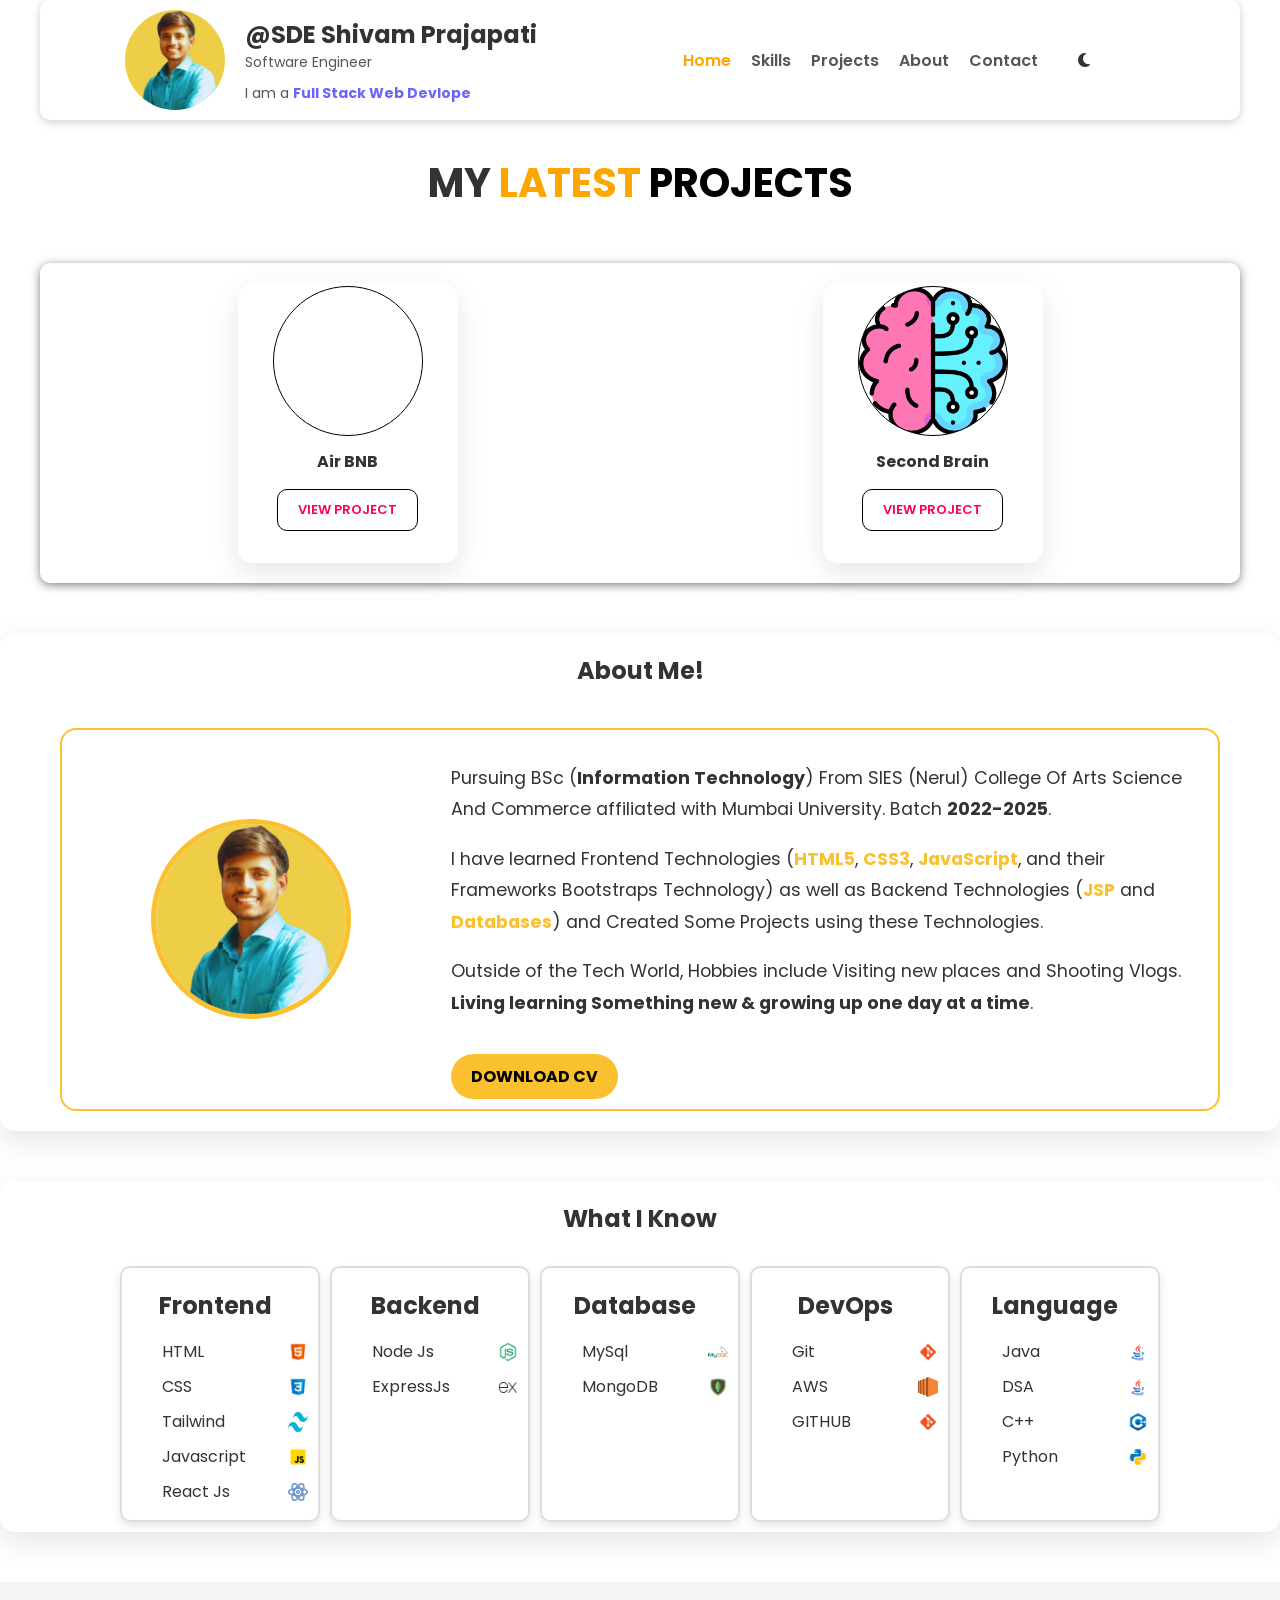
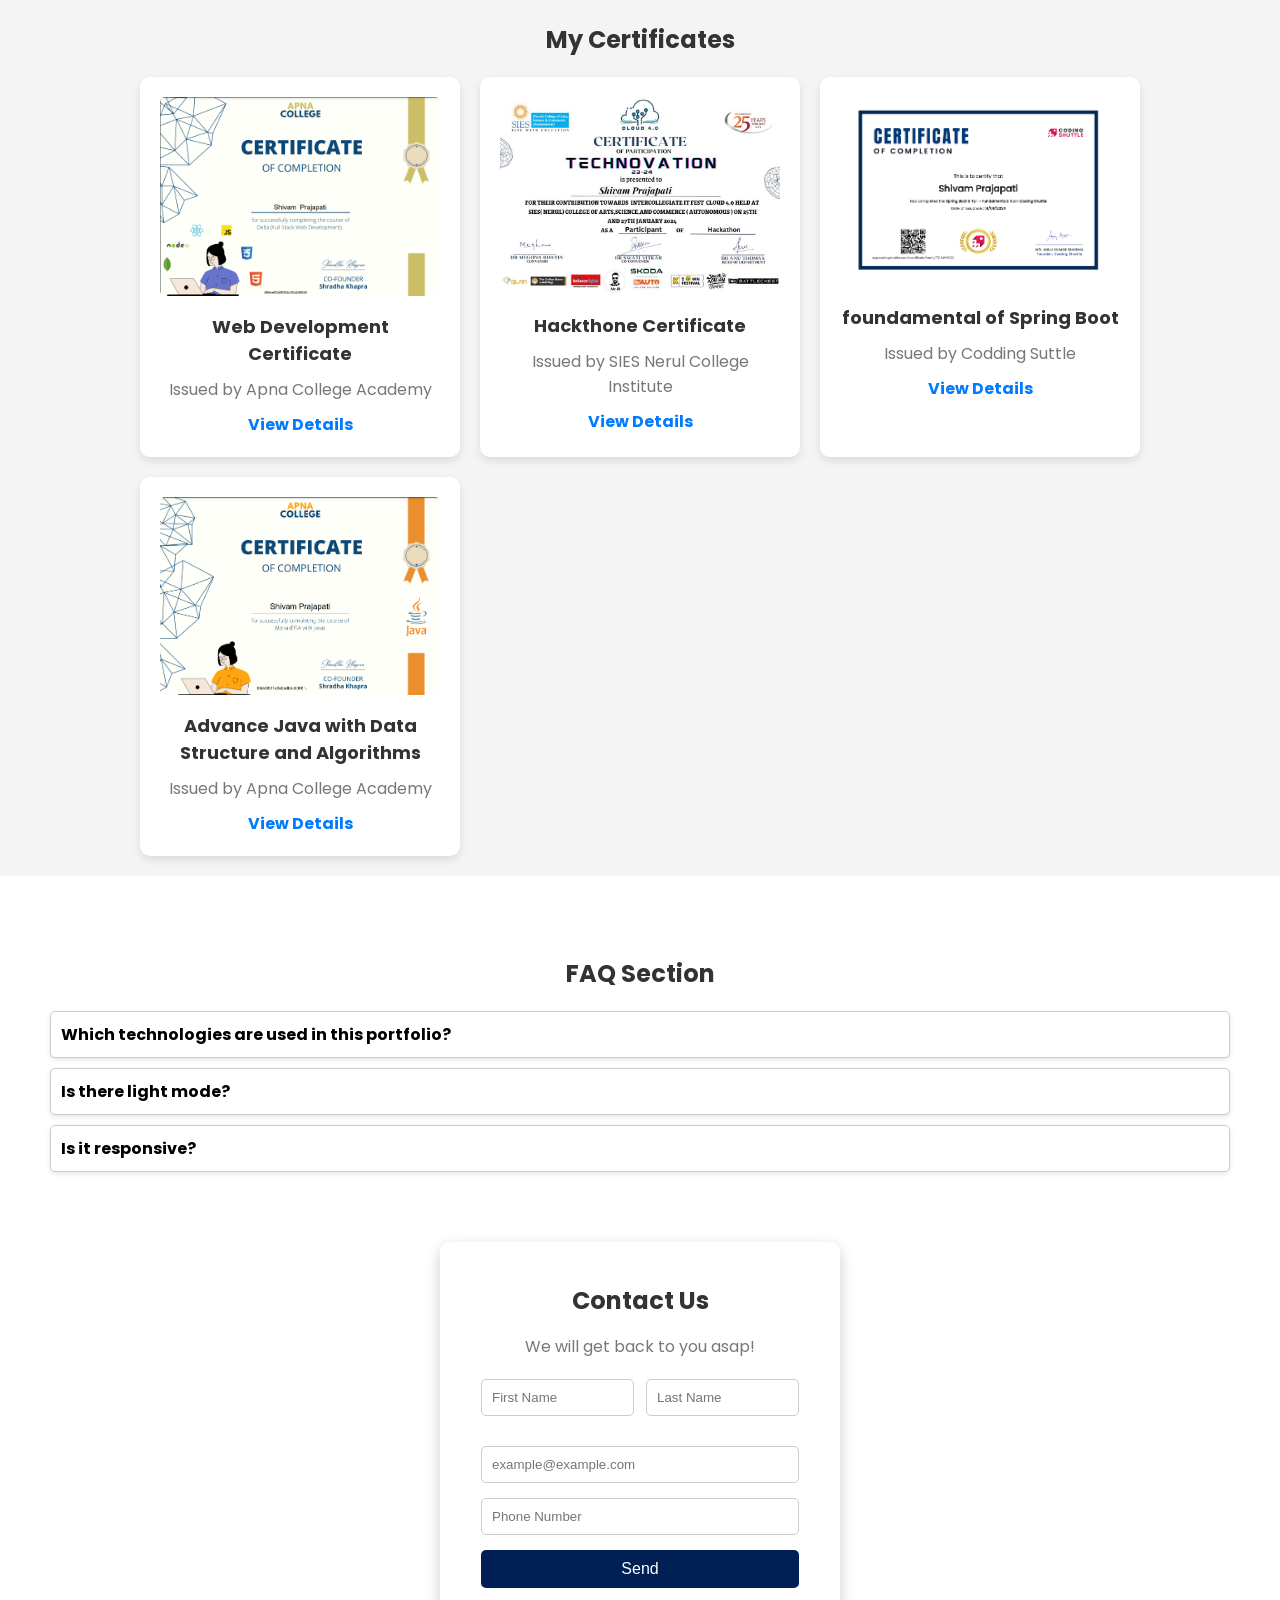
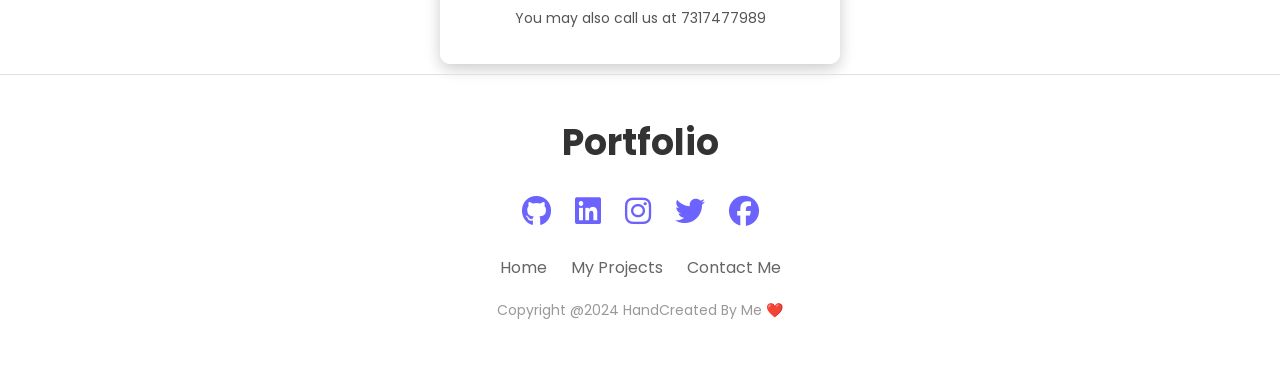
==== index.html @ 798d5bb5 "Update index.html update everywhere image url" ====
<!DOCTYPE html>
<html lang="en">
<head>
    <meta charset="UTF-8">
    <meta name="viewport" content="width=device-width, initial-scale=1.0">
    <title>Porfolio</title>
    <link rel="stylesheet" href="style.css">
    <link rel="icon" href="Hero-Image-2.jpg">
    <link
        href="https://fonts.googleapis.com/css2?family=Montserrat:ital,wght@0,300;0,400;1,300;1,400;1,500;1,600;1,700&family=Poppins:ital,wght@0,400;0,500;0,600;0,700;0,800;1,700&display=swap"
        rel="stylesheet">
    <link href='https://unpkg.com/boxicons@2.1.4/css/boxicons.min.css' rel='stylesheet'>
    <link rel="stylesheet" href="https://cdnjs.cloudflare.com/ajax/libs/font-awesome/6.5.2/css/all.min.css"
        integrity="sha512-SnH5WK+bZxgPHs44uWIX+LLJAJ9/2PkPKZ5QiAj6Ta86w+fsb2TkcmfRyVX3pBnMFcV7oQPJkl9QevSCWr3W6A=="
        crossorigin="anonymous" referrerpolicy="no-referrer" />
    <link rel="stylesheet" href="style.css">
    <link rel="stylesheet" href="media.css">
</head>

<body>
    <!--======================================= header Part Start ====================================================--->
    <nav class="navbar">
        <div class="logo">
            <img src="Hero-Image-2.jpg" alt="Logo">
            <div class="nav-text">
                <h1>@SDE Shivam Prajapati</h1>
                <p>Software Engineer</p>
                <p class="change-text">I am a <span class="highlight typed"></span></p>
            </div>
        </div>
        <div class="menu" id="menu">
            <a href="#home" class="active">Home</a>
            <a href="#skills">Skills</a>
            <a href="#projects">Projects</a>
            <a href="#about">About</a>
            <a href="#contact">Contact</a>
            <div class="theme-toggle" onclick="toggleTheme()">
                <i class="fa-solid fa-moon" alt="Toggle Dark Mode" id="theme-icon"></i>
            </div>

        </div>
        <div class="controls">
            <div class="hamburger" onclick="toggleMenu()">
                <div class="bar"></div>
                <div class="bar"></div>
                <div class="bar"></div>
            </div>
        </div>
    </nav>
    <!--============================================== header Part Start ==========================================================--->

    <!--========================================== Project Section Start ======================================================== -->
   
    <section class="projects-section" id="projects">
        <h2>MY <span>LATEST</span> <span style="color: black;">PROJECTS</span></h2>
        <div class="project-container">
            <div class="projects-grid">
                <div class="project-card">
                    <div class="project-image" style="background-image: url('https://images.unsplash.com/photo-1501785888041-af3ef285b470?ixlib=rb-4.0.3&ixid=M3wxMjA3fDB8MHxzZWFyY2h8MTh8fHRyYXZlbHxlbnwwfHwwfHx8MA%3D%3D&auto=format&fit=crop&w=800&q=60');">
                        <img src="https://images.unsplash.com/photo-1501785888041-af3ef285b470?ixlib=rb-4.0.3&ixid=M3wxMjA3fDB8MHxzZWFyY2h8MTh8fHRyYXZlbHxlbnwwfHwwfHx8MA%3D%3D&auto=format&fit=crop&w=800&q=60" alt="Project">
                    </div>
                    <h3>Air BNB</h3>
                    <a href="https://hotel-booking-app-1n8d.onrender.com" class="btn-view">VIEW PROJECT</a>
                </div>
                
                <div class="project-card">
                    <div class="project-image" style="background-image: url('BrainImg.png');">
                        <img src="(https://res.cloudinary.com/dl9lv2jzq/image/upload/v1714119009/Portfolio/Simon_Game_vfzvr1.png');" alt="Simon Game">
                    </div>
                    <h3>Second Brain</h3>
                    <a href="https://second-brain-two-sand.vercel.app" class="btn-view">VIEW PROJECT</a>
                </div>

            </div>
        </div>
    </section>

    <!--========================================== Project Section End ======================================================== -->

    <!--========================================== About Section Start ======================================================== -->

    <section class="about-section" id="about">
        <h2>About <span>Me!</span></h2>
        <div class="about-container">
            <div class="about-content">
                <div class="profile-image">
                    <img src="Hero-Image-2.jpg" alt="Profile Picture">
                </div>
                <div class="about-text">
                    <p>Pursuing BSc (<strong>Information Technology</strong>) From SIES (Nerul) College Of Arts Science
                        And Commerce affiliated with Mumbai University. Batch <strong>2022-2025</strong>.</p>
                    <p>I have learned Frontend Technologies (<a href="#">HTML5</a>, <a href="#">CSS3</a>, <a
                            href="#">JavaScript</a>, and their Frameworks Bootstraps Technology) as well as Backend
                        Technologies (<a href="#">JSP</a> and <a href="#">Databases</a>) and Created Some Projects using
                        these Technologies.</p>
                    <p>Outside of the Tech World, Hobbies include Visiting new places and Shooting Vlogs. <strong>Living
                            learning Something new & growing up one day at a time</strong>.</p>
                    <a href="Shivam Prajapati.pdf" class="btn-download">Download CV</a>
                </div>
            </div>
        </div>
    </section>

    <!--========================================== About Section End ======================================================== -->


    <!--========================================== Skill Section Start ======================================================== -->
    <section class="skill-section" id="skills">
        <h2>What <span>I</span> <span>Know</span></h2>
        <div class="skill-container">
            <div class="skill-card">
                <h2>Frontend</h2>
                <ul>
                    <li>HTML <img src="html icon.png" alt="HTML"></li>
                    <li>CSS <img src="CSS icon.png" alt="CSS"></li>
                    <li>Tailwind <img src="tailwind-css-icon.png" alt="Tailwind"></li>
                    <li>Javascript <img src="javascript-96 px size.png" alt="Javascript"></li>
                    <li>React Js <img src="react 80px size.png" alt="React Js"></li>
                </ul>
            </div>
            <div class="skill-card">
                <h2>Backend</h2>
                <ul>
                    <li>Node Js <img src="node-js-96.png" alt="Node Js"></li>
                    <li>ExpressJs <img src="icons8-express-js-96.png" alt="ExpressJs"></li>
                </ul>
            </div>
            <div class="skill-card">
                <h2>Database</h2>
                <ul>
                    <li>MySql <img src="icons8-mysql-96.png" alt="MySql"></li>
                    <li>MongoDB <img src="icons8-mongodb-96.png" alt="MongoDB"></li>
                </ul>
            </div>
            <div class="skill-card">
                <h2>DevOps</h2>
                <ul>
                    <li>Git <img src="icons8-git-96.png" alt="Git"></li>
                    <li>AWS <img src="aws.png" alt="AWS"></li>
                    <li>GITHUB <img src="icons8-git-96.png" alt="GITHUB"></li>
                </ul>
            </div>
            <div class="skill-card">
                <h2>Language</h2>
                <ul>
                    <li>Java <img src="icons8-java-96.png" alt="Java"></li>
                    <li>DSA <img src="icons8-java-96.png" alt="DSA"></li>
                    <li>C++ <img src="Cpp.png" alt="C++"></li>
                    <li>Python <img src="python-96.png" alt="Python"></li>
                </ul>
            </div>
        </div>
    </section>
    <!--========================================== Skill Section End ======================================================== -->
     <!--========================================== Certificate Section End ======================================================== -->
     <section class="certificate-section" id="certificate-section">
        <h2>My Certificates</h2>
        <div class="certificates-container">
            <!-- Certificate Card 1 -->
            <div class="certificate-card" onclick="openModal('modal1')">
                <img src="Apna College Certificate.png" alt="Web Development Certificate">
                <div class="certificate-title">Web Development Certificate</div>
                <div class="certificate-issuer">Issued by Apna College Academy</div>
                <a href="#certificate-section" class="view-details">View Details</a>
            </div>

            <!-- Certificate Card 2 -->
            <div class="certificate-card" onclick="openModal('modal2')">
                <img src="SIES Hackthone.jpeg" alt="Data Science Certificate">
                <div class="certificate-title">Hackthone Certificate</div>
                <div class="certificate-issuer">Issued by SIES Nerul College Institute</div>
                <a href="#certificate-section" class="view-details">View Details</a>
            </div>

            <!-- Certificate Card 3 -->
            <div class="certificate-card" onclick="openModal('modal3')">
                <img src="Spring-boot.png" alt="Spring Boot Certificate">
                <div class="certificate-title">foundamental of Spring Boot</div>
                <div class="certificate-issuer">Issued by Codding Suttle</div>
                <a href="#certificate-section" class="view-details">View Details</a>
            </div>

            <!-- Certificate Card 4 -->
            <div class="certificate-card" onclick="openModal('modal4')">
                <img src="Java DSA.png" alt="Java DSA">
                <div class="certificate-title">Advance Java with Data Structure and Algorithms</div>
                <div class="certificate-issuer">Issued by Apna College Academy</div>
                <a href="#certificate-section" class="view-details">View Details</a>
            </div>

            <!-- Add more certificates as needed -->
        </div>

        <!-- Modal 1 -->
        <div id="modal1" class="modal">
            <div class="modal-content">
                <span class="modal-close" onclick="closeModal('modal1')">&times;</span>
                <div class="modal-title">Web Development Certificate</div>
                <div class="modal-issuer">Issued by APNA College Institute</div>
                <div class="modal-skills">Skills Learned: HTML, CSS, JavaScript, Responsive Design, React.js,Express js, Node js, Tailwind CSS, MongoDB, SQL and Many More</div>
            </div>
        </div>

        <!-- Modal 2 -->
        <div id="modal2" class="modal">
            <div class="modal-content">
                <span class="modal-close" onclick="closeModal('modal2')">&times;</span>
                <div class="modal-title">Hackthone Certificate</div>
                <div class="modal-issuer">Hackthonf from SIES College</div>
                <div class="modal-skills">I learnt how to Contribute Open Source Project and many More
                </div>
            </div>
        </div>

        <div id="modal3" class="modal">
            <div class="modal-content">
                <span class="modal-close" onclick="closeModal('modal3')">&times;</span>
                <div class="modal-title">Spring Boot foundamental</div>
                <div class="modal-issuer">Codding Shuttle</div>
                <div class="modal-skills">Basic Of Spring Boot, Server Creation, REST APIs, Small Project, MVC Architrcture
                </div>
            </div>
        </div>

        <div id="modal4" class="modal">
            <div class="modal-content">
                <span class="modal-close" onclick="closeModal('modal4')">&times;</span>
                <div class="modal-title">Advanced Java with DSA</div>
                <div class="modal-issuer">Issued by Apna College Academy</div>
                <div class="modal-skills">Advanced topics such as Array,String, Queue, linkedlist
                </div>
            </div>
        </div>

        
    </section>
    <!--========================================== Certificate Section End ======================================================== -->

      <!--========================================== FAQ Section Start ======================================================== -->
      <section class="FAQ-section">
        <div class="faq-container">
            <h2>FAQ Section</h2>

            <details>
                <summary>Which technologies are used in this portfolio?</summary>
                <p>Three technologies are used in this portfolio: HTML for structure, CSS for design, and JavaScript for
                    functionality.</p>
            </details>

            <details>
                <summary>Is there light mode?</summary>
                <p><strong>Yes,</strong> you can enable light mode by clicking on the hamburger icon and selecting the
                    light mode option.</p>
            </details>

            <details>
                <summary>Is it responsive?</summary>
                <p>Yes, this portfolio is fully responsive and adapts to different screen sizes.</p>
            </details>
        </div>
    </section>

    <!--========================================== FAQ Section End ======================================================== -->
    <!--========================================== Contect Section End ======================================================== -->
    <section id="contact-main-box">
        <div class="contact-form-container">
            <form id="contactForm" class="contact-form">
                <h2>Contact Us</h2>
                <p>We will get back to you asap!</p>
                <div class="input-group">
                    <input type="text" name="firstName" placeholder="First Name" required>
                    <input type="text" name="lastName" placeholder="Last Name" required>
                </div>
                <input type="email" name="email" placeholder="example@example.com" required>
                <input type="tel" name="phone" placeholder="Phone Number" required>
                <button type="submit" class="submit-btn">Send</button>
            </form>
            <p class="call-us">You may also call us at 7317477989</p>
        </div>
    </section>
    <!--========================================== Contect Section End ======================================================== -->

     <!--========================================== footer Section Start ======================================================== -->
     <footer>
        <div class="footer-container">
            <h2>Portfolio</h2>
            <div class="social-icons">
                <a href=""><i class="fa-brands fa-github" style="--i: 7"></i></a>
                <a href=""><i class="fa-brands fa-linkedin" style="--i: 8"></i></a>
                <a href=""><i class="fa-brands fa-instagram" style="--i: 9"></i></a>
                <a href=""><i class="fa-brands fa-twitter" style="--i: 10"></i></a>
                <a href=""><i class="fa-brands fa-facebook" style="--i: 11"></i></a>
            </div>
            <nav class="footer-nav">
                <a href="#">Home</a>
                <a href="#projects">My Projects</a>
                <a href="#">Contact Me</a>
            </nav>
            <p class="footer-note">Copyright @2024 HandCreated By Me <a href="#">❤️</a></p>
        </div>
    </footer>
    <!--========================================== Footer Section End ======================================================== -->


    <!-- ---------------------------------- javaScript File add and Codes ----------------------------------- -->

    <script>
        function showSidebar() {
            const sidebar = document.querySelector('.sidebar')
            sidebar.style.display = 'flex'
        }
        function hideSidebar() {
            const sidebar = document.querySelector('.sidebar')
            sidebar.style.display = 'none'
        }
    </script>
    <script src="https://unpkg.com/typed.js@2.1.0/dist/typed.umd.js"></script>
    <script src="Script.js"></script>

    <!-- ---------------------------------- javaScript Part ----------------------------------- -->
</body>

</html>
---- style.css ----
/*================================= Universal and Body Styling Start======================= */

* {
    box-sizing: border-box;
    scroll-behavior: smooth;
    outline: none;
}

body {
    margin: 0;
    padding: 0;
    font-family: 'poppins', sans-serif, 'Arial' !important;
    min-height: 100vh;
    overflow-x: hidden;
    background-color: var(--background-color);
    color: var(--text-color);
    transition: background-color 0.3s ease, color 0.3s ease;
}

/*Light and Dark Mode Variables */
:root {
    --background-color: #fff;
    --text-color: #333;
    --highlight-color: #6c63ff;
    --link-color: #555;
    --link-hover-color: #6c63ff;
    --active-link-color: #ffa500;
}

body.dark {
    --background-color: #333;
    --text-color: #f8f8f8;
    --highlight-color: #c3b5ff;
    --link-color: #ddd;
    --link-hover-color: #c3b5ff;
    --active-link-color: #ffc107;
}



/*================================= Universal and Body Styling End ======================= */

/*================================= Header Section Start ======================= */


.navbar {
    max-width: 1200px;
    margin-left: 2.5rem;
    display: flex;
    justify-content: space-evenly;
    align-items: center;
    padding: 10px 20px;
    background-color: var(--background-color);
    box-shadow: 0 2px 10px rgba(0, 0, 0, 0.2);
    border-radius: 10px;
    margin: auto;
}

.logo {
    display: flex;
    align-items: center;


}

.logo img {
    border-radius: 50%;
    width: 100px;
    height: 100px;
    margin-right: 20px;
    animation: slideleft 1s ease forwards;
    opacity: 1;
}

@keyframes slideleft {
    0% {
        transform: translateX(-100px);
        opacity: 0;
    }

    100% {
        transform: translateX(0);
        opacity: 1;
    }
}


.navbar .nav-text {
    margin-right: 5rem;
}

.nav-text .change-text {
    padding-top: 10px;
}

.logo h1 {
    font-size: 24px;
    margin: 0;
    color: var(--text-color);
}

.logo p {
    margin: 0;
    color: var(--link-color);
    font-size: 14px;
}

.highlight {
    color: var(--highlight-color);
    font-weight: bold;
}

.menu {
    display: flex;
    gap: 20px;
}

.menu a {
    text-decoration: none;
    color: var(--link-color);
    font-size: 16px;
    font-weight: 600;
    transition: color 0.3s ease;
}

.menu a:hover {
    color: var(--link-hover-color);
}

.menu a.active {
    color: var(--active-link-color);
}

.controls {
    display: flex;
    align-items: center;
}

.hamburger {
    display: none;
    flex-direction: column;
    cursor: pointer;
    gap: 5px;
}

.bar {
    width: 25px;
    height: 3px;
    background-color: var(--text-color);
}

.theme-toggle {
    margin-left: 20px;
    cursor: pointer;
}

.theme-toggle i {
    size: 1rem;
}

@media (max-width: 768px) {
    .menu {
        display: none;
        flex-direction: column;
        position: absolute;
        top: 60px;
        right: 20px;
        width: 150px;
        box-shadow: 0 2px 10px rgba(0, 0, 0, 0.1);
    }

    .menu.show {
        display: flex;
    }

    .hamburger {
        display: flex;
    }
    .navbar .nav-text {
        width: 14rem;
    }
}
@media (max-width: 768px) {
    .navbar .nav-text {
        width: 14rem;
    }
    .controls {
       margin: 0 3rem 3rem 0rem;
    }
}


/*================================= Header Section End ======================= */


/*================================= Preject Section  Start ======================= */

.project-section {
    background-color: #fff;
    border-radius: 15px;
    box-shadow: 0 10px 30px rgba(0, 0, 0, 0.1);
    background-color: var(--background-color);
    overflow: hidden;
    margin: 50px 0;
}

.project-container {
    max-width: 1200px;
    margin: auto;
    padding: 20px;
    box-shadow: 0 2px 10px rgba(0, 0, 0, 0.5);
    border-radius: 10px;
}

.projects-section h2 {
    font-size: 2.5rem;
    margin-bottom: 50px;
    text-transform: uppercase;
    text-align: center;
}

.projects-section h2 span {
    color: var(--active-link-color);
}

.projects-grid {
    display: grid;
    grid-template-columns: repeat(auto-fit, minmax(200px, 1fr));
    gap: 10px;
}

.project-card {
    color: var(--background-color);
    border-radius: 15px;
    height: 280px;
    width: 220px;
    box-shadow: 0 10px 30px rgba(0, 0, 0, 0.1);
    overflow: hidden;
    transition: transform 0.3s ease;
    align-items: center;
    text-align: center;
    border: 1px solid #fff;
    margin: auto;
}

.project-card:hover {
    transform: translateY(-10px);
}

.project-image {
    background-size: cover;
    /* Ensures the image covers the container */
    background-position: center;
    /* Centers the image */
    background-repeat: no-repeat;
    /* Prevents the image from repeating */
    width: 150px;
    height: 150px;
    /* Example height, adjust as needed */
    border-radius: 50%;
    /* Matches the border-radius of the container */
    border: 1px solid black;
    position: relative;
    overflow: hidden;
    margin: auto;
    top: 2px;
}

.project-image img {
    width: 100%;
    height: 100%;
    object-fit: cover;
    border-bottom: 2px solid #fbc02d;
    border-radius: 15px 15px 0 0;
    transition: transform 0.3s ease;
    opacity: 0;
    /* Hide the img tag visually but keep it for SEO/alt text */
    position: absolute;
}


.project-card:hover .project-image img {
    transform: scale(1.05);
}

.project-card h3 {
    font-size: 1rem;
    color: #333;
    margin: 15px 0;
}

.btn-view {
    display: inline-block;
    margin-bottom: 15px;
    padding: 10px 20px;
    background-color: var(--background-color);
    color: #FF014F;
    border-radius: 10px;
    border: 0.02px solid black;
    text-transform: uppercase;
    font-weight: 600;
    font-size: small;
    text-align: center;
    transition: background-color 0.3s;
    text-decoration: none;
}

.btn-view:hover {
    background-color: #FF014F;
    color: white;
}

@media (max-width: 768px) {
    .projects-grid {
        grid-template-columns: 1fr;
    }
}


/*================================= Preject Section End ======================= */

/*================================= About Section End ======================= */
.about-section {
    background-color: #fff;
    border-radius: 15px;
    box-shadow: 0 10px 30px rgba(0, 0, 0, 0.1);
    overflow: hidden;
    margin: 50px 0;
}

.about-section h2 {
    text-align: center;
    align-items: center;
}

.about-container {
    max-width: 1200px;
    margin: auto;
    padding: 20px;
}

.about-content {
    display: flex;
    flex-wrap: wrap;
    align-items: center;
    padding: 5px 0px 0px 0px;
    border: 2px solid #fbc02d;
    border-radius: 1rem;
    margin: auto;
}

.profile-image {
    flex: 1;
    text-align: center;
}

.profile-image img {
    border-radius: 50%;
    width: 200px;
    height: 200px;
    object-fit: cover;
    border: 5px solid #fbc02d;
}

.about-text {
    flex: 2;
    padding: 10px;

}

.about-text p {
    text-align: start;
}

.about-text .btn-download {
    color: black;
}

.about-text h2 {
    font-size: 2.5rem;
    color: #333;
    margin-bottom: 20px;
}

.about-text h2 span {
    color: #fbc02d;
}

.about-text p {
    font-size: 1.1rem;
    line-height: 1.8;
    margin-bottom: 15px;
}

.about-text p strong {
    font-weight: bold;
}

.about-text a {
    color: #fbc02d;
    text-decoration: none;
    font-weight: bold;
}

.btn-download {
    display: inline-block;
    margin-top: 20px;
    padding: 10px 20px;
    background-color: #fbc02d;
    color: #fff;
    border-radius: 50px;
    text-transform: uppercase;
    font-weight: bold;
    text-align: center;
    transition: background-color 0.3s;
}

.btn-download:hover {
    background-color: #f57c00;
}

@media (max-width: 768px) {
    .about-content {
        flex-direction: column;
    }

    .profile-image,
    .about-text {
        flex: unset;
        text-align: center;
    }

    .about-text {
        padding: 0;
    }
}

/*================================= About Section End ======================= */


/*================================= Skill Section Start ======================= */

.skill-section {
    background-color: #fff;
    border-radius: 15px;
    box-shadow: 0 10px 30px rgba(0, 0, 0, 0.1);
    background-color: var(--background-color);
    overflow: hidden;
    margin: 50px 0;
    text-align: center;
}



.skill-container {
    color: var(--background-color);
    max-width: 1200px;
    display: flex;
    flex-wrap: wrap;
    gap: 10px;
    justify-content: center;
    margin: auto;
    padding: 10px;
}

.skill-card {
    border: 2px solid #ddd;
    border-radius: 10px;
    padding-right: 10px;
    width: 200px;
    text-align: center;
    box-shadow: 0 4px 8px rgba(0, 0, 0, 0.1);
}

.skill-card h2 {
    font-size: 1.5rem;
    margin-bottom: 15px;
    color: var(--text-color);
}

.skill-card ul {
    list-style: none;
    color: var(--background-color);
}

.skill-card li {
    margin: 10px 0;
    display: flex;
    align-items: center;
    justify-content: space-between;
    color: var(--text-color);
}

.skill-card img {
    width: 20px;
    height: 20px;
}

@media (max-width: 768px) {
    .skill-container {
        flex-direction: column;
        align-items: center;
    }

    .skill-card {
        width: 90%;
    }
}
/*================================= Certificate Section Start ======================= */
.certificate-section {
    background-color: #f4f4f4;
    margin: 0;
    padding: 20px;
    display: flex;
    justify-content: center;
    align-items: center;
    flex-direction: column;
}

.certificate-section h2 {
    text-align: center;
    color: #333;
}
.certificates-container {
    display: grid;
    grid-template-columns: repeat(auto-fill, minmax(250px, 1fr));
    gap: 20px;
    width: 100%;
    max-width: 1000px;
}
.certificates-container .certificate-card {
    background-color: #fff;
    border-radius: 10px;
    box-shadow: 0 4px 8px rgba(0, 0, 0, 0.1);
    padding: 20px;
    text-align: center;
    cursor: pointer;
    transition: transform 0.3s ease, box-shadow 0.3s ease;
}
.certificates-container .certificate-card:hover {
    transform: translateY(-5px);
    box-shadow: 0 6px 12px rgba(0, 0, 0, 0.2);
}
.certificate-card  img {
    max-width: 100%;
    height: auto;
    border-radius: 5px;
    margin-bottom: 10px;
}
.certificate-title {
    font-size: 18px;
    font-weight: bold;
    margin-bottom: 10px;
}
.certificate-issuer {
    color: #777;
    margin-bottom: 10px;
}
.certificates-container .view-details {
    color: #007bff;
    text-decoration: none;
    font-weight: bold;
}
/* Modal Styles */
.modal {
    display: none;
    position: fixed;
    z-index: 1000;
    left: 0;
    top: 0;
    width: 100%;
    height: 100%;
    overflow: auto;
    background-color: rgba(0, 0, 0, 0.5);
    justify-content: center;
    align-items: center;
}
.modal .modal-content {
    background-color: #fff;
    border-radius: 10px;
    padding: 20px;
    width: 90%;
    max-width: 500px;
    text-align: left;
    box-shadow: 0 4px 8px rgba(0, 0, 0, 0.2);
    animation: fadeIn 0.5s;
}
.modal-content  .modal-close {
    float: right;
    font-size: 24px;
    font-weight: bold;
    cursor: pointer;
    color: #999;
}
.modal-content  .modal-close:hover {
    color: #333;
}
.modal-title {
    font-size: 22px;
    font-weight: bold;
    margin-bottom: 10px;
}
.modal-issuer,
.modal-skills {
    margin-bottom: 10px;
    color: #555;
}
@keyframes fadeIn {
    from {opacity: 0;}
    to {opacity: 1;}
}
/* Responsive */
@media (max-width: 600px) {
    .certificates-container {
        grid-template-columns: 1fr;
    }
}


/*================================= Certificate Section End ======================= */

/*================================= FAQ Section Start ======================= */
.FAQ-section {
    background-color: #fff;
    background-color: var(--background-color);
    overflow: hidden;
    margin: 50px 0;
}

.faq-container {
    color: #000;
    max-width: 1200px;
    gap: 10px;
    margin: auto;
    padding: 10px;
}

.faq-container h2 {
    text-align: center;
    color: #333;
}

.faq-container details {
    margin-bottom: 10px;
    padding: 10px;
    border: 1px solid #ccc;
    border-radius: 5px;
    background-color: #fff;
    box-shadow: 0 2px 5px rgba(0, 0, 0, 0.1);
    transition: all 0.3s ease;
}

.faq-container details:hover {
    border-color: #007bff;
    box-shadow: 0 4px 10px rgba(0, 123, 255, 0.3);
}

.faq-container summary {
    font-weight: bold;
    cursor: pointer;
    transition: color 0.3s ease;
    list-style: none;
}

.faq-container summary:hover {
    color: #007bff;
}

.faq-container details[open] {
    background-color: #e9f5ff;
    border-color: #007bff;
}

.faq-container p {
    margin-top: 10px;
    line-height: 1.6;
    opacity: 0;
    transform: translateY(-10px);
    transition: opacity 0.3s ease, transform 0.3s ease;
}

.faq-container details[open] p {
    opacity: 1;
    transform: translateY(0);
}

/*================================= FAQ Section End ======================= */

/*================================ Contact Details Section Another Page Start ========================================*/


.contact-form-container {
    text-align: center;
    padding: 20px 40px;
    border-radius: 10px;
    box-shadow: 0 5px 15px rgba(0, 0, 0, 0.2);
    width: 100%;
    max-width: 400px;
    text-align: center;
    margin: auto;
    border: 1px solid white;
}

.contact-form h2 {
    margin-bottom: 10px;
    font-size: 24px;
    background-color: var(--background-color);
}

.contact-form p {
    margin-bottom: 20px;
    color: #777;
}

.input-group {
    display: flex;
    justify-content: space-between;
    margin-bottom: 15px;
    gap: 12px;
}

.input-group input {
    width: 48%;
}

.contact-form input[type="text"],
.contact-form input[type="email"],
.contact-form input[type="tel"] {
    width: 100%;
    padding: 10px;
    margin-bottom: 15px;
    border: 1px solid #ccc;
    border-radius: 5px;
    box-sizing: border-box;
}

.contact-form .submit-btn {
    background-color: #001f54;
    color: #fff;
    padding: 10px 20px;
    border: none;
    border-radius: 5px;
    cursor: pointer;
    font-size: 16px;
    width: 100%;
    transition: background-color 0.3s ease;
}

.contact-form .submit-btn:hover {
    background-color: #00307d;
}

.call-us {
    margin-top: 20px;
    font-size: 14px;
    color: #555;
}

@media (max-width: 768px) {
    .input-group {
        flex-direction: column;
    }

    .input-group input {
        width: 100%;
    }
}

/* ========================================== Contact Section End ======================================================== */

/* ========================================== footer Section Start ======================================================== */

footer {
    color: var(--background-color);
    padding: 40px 20px;
    text-align: center;
    border-top: 1px solid #e0e0e0;
    margin-top: 10px;
}

.footer-footer-container {
    max-width: 800px;
    margin: 5px auto;
}

.footer-container h2 {
    font-size: 36px;
    margin: 0;
    color: #333;
    font-weight: bold;
    position: relative;
    display: inline-block;
    animation: fadeIn 1s ease-in-out;
}

.footer-container h2 span {
    color: #f9a825;
}

.social-icons {
    margin: 20px 0;
}

.social-icons a {
    color: var(--highlight-color);
    font-size: 30px;
    margin: 0 10px;
    display: inline-block;
    transition: transform 0.3s ease, color 0.3s ease;
}

.social-icons a:hover {
    color: #f9a825;
    transform: scale(1.2);
}

.footer-nav {
    margin: 20px 0;
    font-size: 16px;
}

.footer-nav a {
    color: #666;
    text-decoration: none;
    margin: 0 10px;
    transition: color 0.3s ease;
}

.footer-nav a:hover {
    color: #f9a825;
}

.footer-note {
    margin-top: 20px;
    font-size: 14px;
    color: #999;
}

.footer-note span {
    color: #f9a825;
}

.footer-note a {
    color: #f9a825;
    text-decoration: none;
    transition: color 0.3s ease;
}

.footer-note a:hover {
    color: #333;
}

/* Animations */
@keyframes fadeIn {
    from {
        opacity: 0;
        transform: translateY(-10px);
    }

    to {
        opacity: 1;
        transform: translateY(0);
    }
}

/* Responsive */
@media (max-width: 600px) {
    .footer-container h2 {
        font-size: 28px;
    }

    .social-icons a {
        font-size: 16px;
        margin: 0 8px;
    }

    .footer-nav {
        font-size: 14px;
    }
}

/* ========================================== footer Section End ======================================================== */
---- style.css ----
/*================================= Universal and Body Styling Start======================= */

* {
    box-sizing: border-box;
    scroll-behavior: smooth;
    outline: none;
}

body {
    margin: 0;
    padding: 0;
    font-family: 'poppins', sans-serif, 'Arial' !important;
    min-height: 100vh;
    overflow-x: hidden;
    background-color: var(--background-color);
    color: var(--text-color);
    transition: background-color 0.3s ease, color 0.3s ease;
}

/*Light and Dark Mode Variables */
:root {
    --background-color: #fff;
    --text-color: #333;
    --highlight-color: #6c63ff;
    --link-color: #555;
    --link-hover-color: #6c63ff;
    --active-link-color: #ffa500;
}

body.dark {
    --background-color: #333;
    --text-color: #f8f8f8;
    --highlight-color: #c3b5ff;
    --link-color: #ddd;
    --link-hover-color: #c3b5ff;
    --active-link-color: #ffc107;
}



/*================================= Universal and Body Styling End ======================= */

/*================================= Header Section Start ======================= */


.navbar {
    max-width: 1200px;
    margin-left: 2.5rem;
    display: flex;
    justify-content: space-evenly;
    align-items: center;
    padding: 10px 20px;
    background-color: var(--background-color);
    box-shadow: 0 2px 10px rgba(0, 0, 0, 0.2);
    border-radius: 10px;
    margin: auto;
}

.logo {
    display: flex;
    align-items: center;


}

.logo img {
    border-radius: 50%;
    width: 100px;
    height: 100px;
    margin-right: 20px;
    animation: slideleft 1s ease forwards;
    opacity: 1;
}

@keyframes slideleft {
    0% {
        transform: translateX(-100px);
        opacity: 0;
    }

    100% {
        transform: translateX(0);
        opacity: 1;
    }
}


.navbar .nav-text {
    margin-right: 5rem;
}

.nav-text .change-text {
    padding-top: 10px;
}

.logo h1 {
    font-size: 24px;
    margin: 0;
    color: var(--text-color);
}

.logo p {
    margin: 0;
    color: var(--link-color);
    font-size: 14px;
}

.highlight {
    color: var(--highlight-color);
    font-weight: bold;
}

.menu {
    display: flex;
    gap: 20px;
}

.menu a {
    text-decoration: none;
    color: var(--link-color);
    font-size: 16px;
    font-weight: 600;
    transition: color 0.3s ease;
}

.menu a:hover {
    color: var(--link-hover-color);
}

.menu a.active {
    color: var(--active-link-color);
}

.controls {
    display: flex;
    align-items: center;
}

.hamburger {
    display: none;
    flex-direction: column;
    cursor: pointer;
    gap: 5px;
}

.bar {
    width: 25px;
    height: 3px;
    background-color: var(--text-color);
}

.theme-toggle {
    margin-left: 20px;
    cursor: pointer;
}

.theme-toggle i {
    size: 1rem;
}

@media (max-width: 768px) {
    .menu {
        display: none;
        flex-direction: column;
        position: absolute;
        top: 60px;
        right: 20px;
        width: 150px;
        box-shadow: 0 2px 10px rgba(0, 0, 0, 0.1);
    }

    .menu.show {
        display: flex;
    }

    .hamburger {
        display: flex;
    }
    .navbar .nav-text {
        width: 14rem;
    }
}
@media (max-width: 768px) {
    .navbar .nav-text {
        width: 14rem;
    }
    .controls {
       margin: 0 3rem 3rem 0rem;
    }
}


/*================================= Header Section End ======================= */


/*================================= Preject Section  Start ======================= */

.project-section {
    background-color: #fff;
    border-radius: 15px;
    box-shadow: 0 10px 30px rgba(0, 0, 0, 0.1);
    background-color: var(--background-color);
    overflow: hidden;
    margin: 50px 0;
}

.project-container {
    max-width: 1200px;
    margin: auto;
    padding: 20px;
    box-shadow: 0 2px 10px rgba(0, 0, 0, 0.5);
    border-radius: 10px;
}

.projects-section h2 {
    font-size: 2.5rem;
    margin-bottom: 50px;
    text-transform: uppercase;
    text-align: center;
}

.projects-section h2 span {
    color: var(--active-link-color);
}

.projects-grid {
    display: grid;
    grid-template-columns: repeat(auto-fit, minmax(200px, 1fr));
    gap: 10px;
}

.project-card {
    color: var(--background-color);
    border-radius: 15px;
    height: 280px;
    width: 220px;
    box-shadow: 0 10px 30px rgba(0, 0, 0, 0.1);
    overflow: hidden;
    transition: transform 0.3s ease;
    align-items: center;
    text-align: center;
    border: 1px solid #fff;
    margin: auto;
}

.project-card:hover {
    transform: translateY(-10px);
}

.project-image {
    background-size: cover;
    /* Ensures the image covers the container */
    background-position: center;
    /* Centers the image */
    background-repeat: no-repeat;
    /* Prevents the image from repeating */
    width: 150px;
    height: 150px;
    /* Example height, adjust as needed */
    border-radius: 50%;
    /* Matches the border-radius of the container */
    border: 1px solid black;
    position: relative;
    overflow: hidden;
    margin: auto;
    top: 2px;
}

.project-image img {
    width: 100%;
    height: 100%;
    object-fit: cover;
    border-bottom: 2px solid #fbc02d;
    border-radius: 15px 15px 0 0;
    transition: transform 0.3s ease;
    opacity: 0;
    /* Hide the img tag visually but keep it for SEO/alt text */
    position: absolute;
}


.project-card:hover .project-image img {
    transform: scale(1.05);
}

.project-card h3 {
    font-size: 1rem;
    color: #333;
    margin: 15px 0;
}

.btn-view {
    display: inline-block;
    margin-bottom: 15px;
    padding: 10px 20px;
    background-color: var(--background-color);
    color: #FF014F;
    border-radius: 10px;
    border: 0.02px solid black;
    text-transform: uppercase;
    font-weight: 600;
    font-size: small;
    text-align: center;
    transition: background-color 0.3s;
    text-decoration: none;
}

.btn-view:hover {
    background-color: #FF014F;
    color: white;
}

@media (max-width: 768px) {
    .projects-grid {
        grid-template-columns: 1fr;
    }
}


/*================================= Preject Section End ======================= */

/*================================= About Section End ======================= */
.about-section {
    background-color: #fff;
    border-radius: 15px;
    box-shadow: 0 10px 30px rgba(0, 0, 0, 0.1);
    overflow: hidden;
    margin: 50px 0;
}

.about-section h2 {
    text-align: center;
    align-items: center;
}

.about-container {
    max-width: 1200px;
    margin: auto;
    padding: 20px;
}

.about-content {
    display: flex;
    flex-wrap: wrap;
    align-items: center;
    padding: 5px 0px 0px 0px;
    border: 2px solid #fbc02d;
    border-radius: 1rem;
    margin: auto;
}

.profile-image {
    flex: 1;
    text-align: center;
}

.profile-image img {
    border-radius: 50%;
    width: 200px;
    height: 200px;
    object-fit: cover;
    border: 5px solid #fbc02d;
}

.about-text {
    flex: 2;
    padding: 10px;

}

.about-text p {
    text-align: start;
}

.about-text .btn-download {
    color: black;
}

.about-text h2 {
    font-size: 2.5rem;
    color: #333;
    margin-bottom: 20px;
}

.about-text h2 span {
    color: #fbc02d;
}

.about-text p {
    font-size: 1.1rem;
    line-height: 1.8;
    margin-bottom: 15px;
}

.about-text p strong {
    font-weight: bold;
}

.about-text a {
    color: #fbc02d;
    text-decoration: none;
    font-weight: bold;
}

.btn-download {
    display: inline-block;
    margin-top: 20px;
    padding: 10px 20px;
    background-color: #fbc02d;
    color: #fff;
    border-radius: 50px;
    text-transform: uppercase;
    font-weight: bold;
    text-align: center;
    transition: background-color 0.3s;
}

.btn-download:hover {
    background-color: #f57c00;
}

@media (max-width: 768px) {
    .about-content {
        flex-direction: column;
    }

    .profile-image,
    .about-text {
        flex: unset;
        text-align: center;
    }

    .about-text {
        padding: 0;
    }
}

/*================================= About Section End ======================= */


/*================================= Skill Section Start ======================= */

.skill-section {
    background-color: #fff;
    border-radius: 15px;
    box-shadow: 0 10px 30px rgba(0, 0, 0, 0.1);
    background-color: var(--background-color);
    overflow: hidden;
    margin: 50px 0;
    text-align: center;
}



.skill-container {
    color: var(--background-color);
    max-width: 1200px;
    display: flex;
    flex-wrap: wrap;
    gap: 10px;
    justify-content: center;
    margin: auto;
    padding: 10px;
}

.skill-card {
    border: 2px solid #ddd;
    border-radius: 10px;
    padding-right: 10px;
    width: 200px;
    text-align: center;
    box-shadow: 0 4px 8px rgba(0, 0, 0, 0.1);
}

.skill-card h2 {
    font-size: 1.5rem;
    margin-bottom: 15px;
    color: var(--text-color);
}

.skill-card ul {
    list-style: none;
    color: var(--background-color);
}

.skill-card li {
    margin: 10px 0;
    display: flex;
    align-items: center;
    justify-content: space-between;
    color: var(--text-color);
}

.skill-card img {
    width: 20px;
    height: 20px;
}

@media (max-width: 768px) {
    .skill-container {
        flex-direction: column;
        align-items: center;
    }

    .skill-card {
        width: 90%;
    }
}
/*================================= Certificate Section Start ======================= */
.certificate-section {
    background-color: #f4f4f4;
    margin: 0;
    padding: 20px;
    display: flex;
    justify-content: center;
    align-items: center;
    flex-direction: column;
}

.certificate-section h2 {
    text-align: center;
    color: #333;
}
.certificates-container {
    display: grid;
    grid-template-columns: repeat(auto-fill, minmax(250px, 1fr));
    gap: 20px;
    width: 100%;
    max-width: 1000px;
}
.certificates-container .certificate-card {
    background-color: #fff;
    border-radius: 10px;
    box-shadow: 0 4px 8px rgba(0, 0, 0, 0.1);
    padding: 20px;
    text-align: center;
    cursor: pointer;
    transition: transform 0.3s ease, box-shadow 0.3s ease;
}
.certificates-container .certificate-card:hover {
    transform: translateY(-5px);
    box-shadow: 0 6px 12px rgba(0, 0, 0, 0.2);
}
.certificate-card  img {
    max-width: 100%;
    height: auto;
    border-radius: 5px;
    margin-bottom: 10px;
}
.certificate-title {
    font-size: 18px;
    font-weight: bold;
    margin-bottom: 10px;
}
.certificate-issuer {
    color: #777;
    margin-bottom: 10px;
}
.certificates-container .view-details {
    color: #007bff;
    text-decoration: none;
    font-weight: bold;
}
/* Modal Styles */
.modal {
    display: none;
    position: fixed;
    z-index: 1000;
    left: 0;
    top: 0;
    width: 100%;
    height: 100%;
    overflow: auto;
    background-color: rgba(0, 0, 0, 0.5);
    justify-content: center;
    align-items: center;
}
.modal .modal-content {
    background-color: #fff;
    border-radius: 10px;
    padding: 20px;
    width: 90%;
    max-width: 500px;
    text-align: left;
    box-shadow: 0 4px 8px rgba(0, 0, 0, 0.2);
    animation: fadeIn 0.5s;
}
.modal-content  .modal-close {
    float: right;
    font-size: 24px;
    font-weight: bold;
    cursor: pointer;
    color: #999;
}
.modal-content  .modal-close:hover {
    color: #333;
}
.modal-title {
    font-size: 22px;
    font-weight: bold;
    margin-bottom: 10px;
}
.modal-issuer,
.modal-skills {
    margin-bottom: 10px;
    color: #555;
}
@keyframes fadeIn {
    from {opacity: 0;}
    to {opacity: 1;}
}
/* Responsive */
@media (max-width: 600px) {
    .certificates-container {
        grid-template-columns: 1fr;
    }
}


/*================================= Certificate Section End ======================= */

/*================================= FAQ Section Start ======================= */
.FAQ-section {
    background-color: #fff;
    background-color: var(--background-color);
    overflow: hidden;
    margin: 50px 0;
}

.faq-container {
    color: #000;
    max-width: 1200px;
    gap: 10px;
    margin: auto;
    padding: 10px;
}

.faq-container h2 {
    text-align: center;
    color: #333;
}

.faq-container details {
    margin-bottom: 10px;
    padding: 10px;
    border: 1px solid #ccc;
    border-radius: 5px;
    background-color: #fff;
    box-shadow: 0 2px 5px rgba(0, 0, 0, 0.1);
    transition: all 0.3s ease;
}

.faq-container details:hover {
    border-color: #007bff;
    box-shadow: 0 4px 10px rgba(0, 123, 255, 0.3);
}

.faq-container summary {
    font-weight: bold;
    cursor: pointer;
    transition: color 0.3s ease;
    list-style: none;
}

.faq-container summary:hover {
    color: #007bff;
}

.faq-container details[open] {
    background-color: #e9f5ff;
    border-color: #007bff;
}

.faq-container p {
    margin-top: 10px;
    line-height: 1.6;
    opacity: 0;
    transform: translateY(-10px);
    transition: opacity 0.3s ease, transform 0.3s ease;
}

.faq-container details[open] p {
    opacity: 1;
    transform: translateY(0);
}

/*================================= FAQ Section End ======================= */

/*================================ Contact Details Section Another Page Start ========================================*/


.contact-form-container {
    text-align: center;
    padding: 20px 40px;
    border-radius: 10px;
    box-shadow: 0 5px 15px rgba(0, 0, 0, 0.2);
    width: 100%;
    max-width: 400px;
    text-align: center;
    margin: auto;
    border: 1px solid white;
}

.contact-form h2 {
    margin-bottom: 10px;
    font-size: 24px;
    background-color: var(--background-color);
}

.contact-form p {
    margin-bottom: 20px;
    color: #777;
}

.input-group {
    display: flex;
    justify-content: space-between;
    margin-bottom: 15px;
    gap: 12px;
}

.input-group input {
    width: 48%;
}

.contact-form input[type="text"],
.contact-form input[type="email"],
.contact-form input[type="tel"] {
    width: 100%;
    padding: 10px;
    margin-bottom: 15px;
    border: 1px solid #ccc;
    border-radius: 5px;
    box-sizing: border-box;
}

.contact-form .submit-btn {
    background-color: #001f54;
    color: #fff;
    padding: 10px 20px;
    border: none;
    border-radius: 5px;
    cursor: pointer;
    font-size: 16px;
    width: 100%;
    transition: background-color 0.3s ease;
}

.contact-form .submit-btn:hover {
    background-color: #00307d;
}

.call-us {
    margin-top: 20px;
    font-size: 14px;
    color: #555;
}

@media (max-width: 768px) {
    .input-group {
        flex-direction: column;
    }

    .input-group input {
        width: 100%;
    }
}

/* ========================================== Contact Section End ======================================================== */

/* ========================================== footer Section Start ======================================================== */

footer {
    color: var(--background-color);
    padding: 40px 20px;
    text-align: center;
    border-top: 1px solid #e0e0e0;
    margin-top: 10px;
}

.footer-footer-container {
    max-width: 800px;
    margin: 5px auto;
}

.footer-container h2 {
    font-size: 36px;
    margin: 0;
    color: #333;
    font-weight: bold;
    position: relative;
    display: inline-block;
    animation: fadeIn 1s ease-in-out;
}

.footer-container h2 span {
    color: #f9a825;
}

.social-icons {
    margin: 20px 0;
}

.social-icons a {
    color: var(--highlight-color);
    font-size: 30px;
    margin: 0 10px;
    display: inline-block;
    transition: transform 0.3s ease, color 0.3s ease;
}

.social-icons a:hover {
    color: #f9a825;
    transform: scale(1.2);
}

.footer-nav {
    margin: 20px 0;
    font-size: 16px;
}

.footer-nav a {
    color: #666;
    text-decoration: none;
    margin: 0 10px;
    transition: color 0.3s ease;
}

.footer-nav a:hover {
    color: #f9a825;
}

.footer-note {
    margin-top: 20px;
    font-size: 14px;
    color: #999;
}

.footer-note span {
    color: #f9a825;
}

.footer-note a {
    color: #f9a825;
    text-decoration: none;
    transition: color 0.3s ease;
}

.footer-note a:hover {
    color: #333;
}

/* Animations */
@keyframes fadeIn {
    from {
        opacity: 0;
        transform: translateY(-10px);
    }

    to {
        opacity: 1;
        transform: translateY(0);
    }
}

/* Responsive */
@media (max-width: 600px) {
    .footer-container h2 {
        font-size: 28px;
    }

    .social-icons a {
        font-size: 16px;
        margin: 0 8px;
    }

    .footer-nav {
        font-size: 14px;
    }
}

/* ========================================== footer Section End ======================================================== */
---- media.css ----
@media screen and (max-width: 991px) {
    .pro-language,
    .Deveops,
    .detabase,
    .frontend,
    .backend {
        flex-direction: column;
        align-items: center;
        justify-content: center;
        margin-top: 3%;
        
    }
    #project-home {
        margin: auto;
    }
    #main-footer {
        margin: auto;
        text-align: center;
    }
    #main-header {
        margin: auto;
    }
}

@media screen and (max-width:768px) {
    .contect-form img {
        display: none;
    }
    .contect-form {
        flex-direction: column;
        align-items: center;
       justify-content: center;
    }
    .abt-home {
        flex-direction: column;
    }

    .abt-home p {
        order: 2;
        flex-direction: column;
    }
    #project-home {
        margin: auto;
    }
    #main-footer {
        margin: auto;
        text-align: center;
    }
    #main-header {
        margin: auto;
    }
}


@media screen and (max-width:579px) {
    #main-header .image-name {
        margin-left: 10%;
    }
}

@media screen and (max-width:420px) {
    #project-main {
        flex-direction: column;
        align-items: center;
        justify-content: center;
        text-align: center;
    }
  
    #project-main .peoject-heading {
        text-align: center;
    }
    .all-skill-box {
        margin-left: 10%;
    }
    .skill-heading {
      padding-left: 10%;
    }
    .all-skill-box {
        margin-left: 10%;
    }
    #about-main {
        flex-direction: column;
        align-items: center;
       justify-content: center;
       
    }
    #about-section .heading {
        margin-left: 10%;
       
        width: 10%;
    }
    .contect-heading {
        margin-left: 10%;
     }
     .cv-btn {
        height: 40%;
        width: 40%;
    }
}
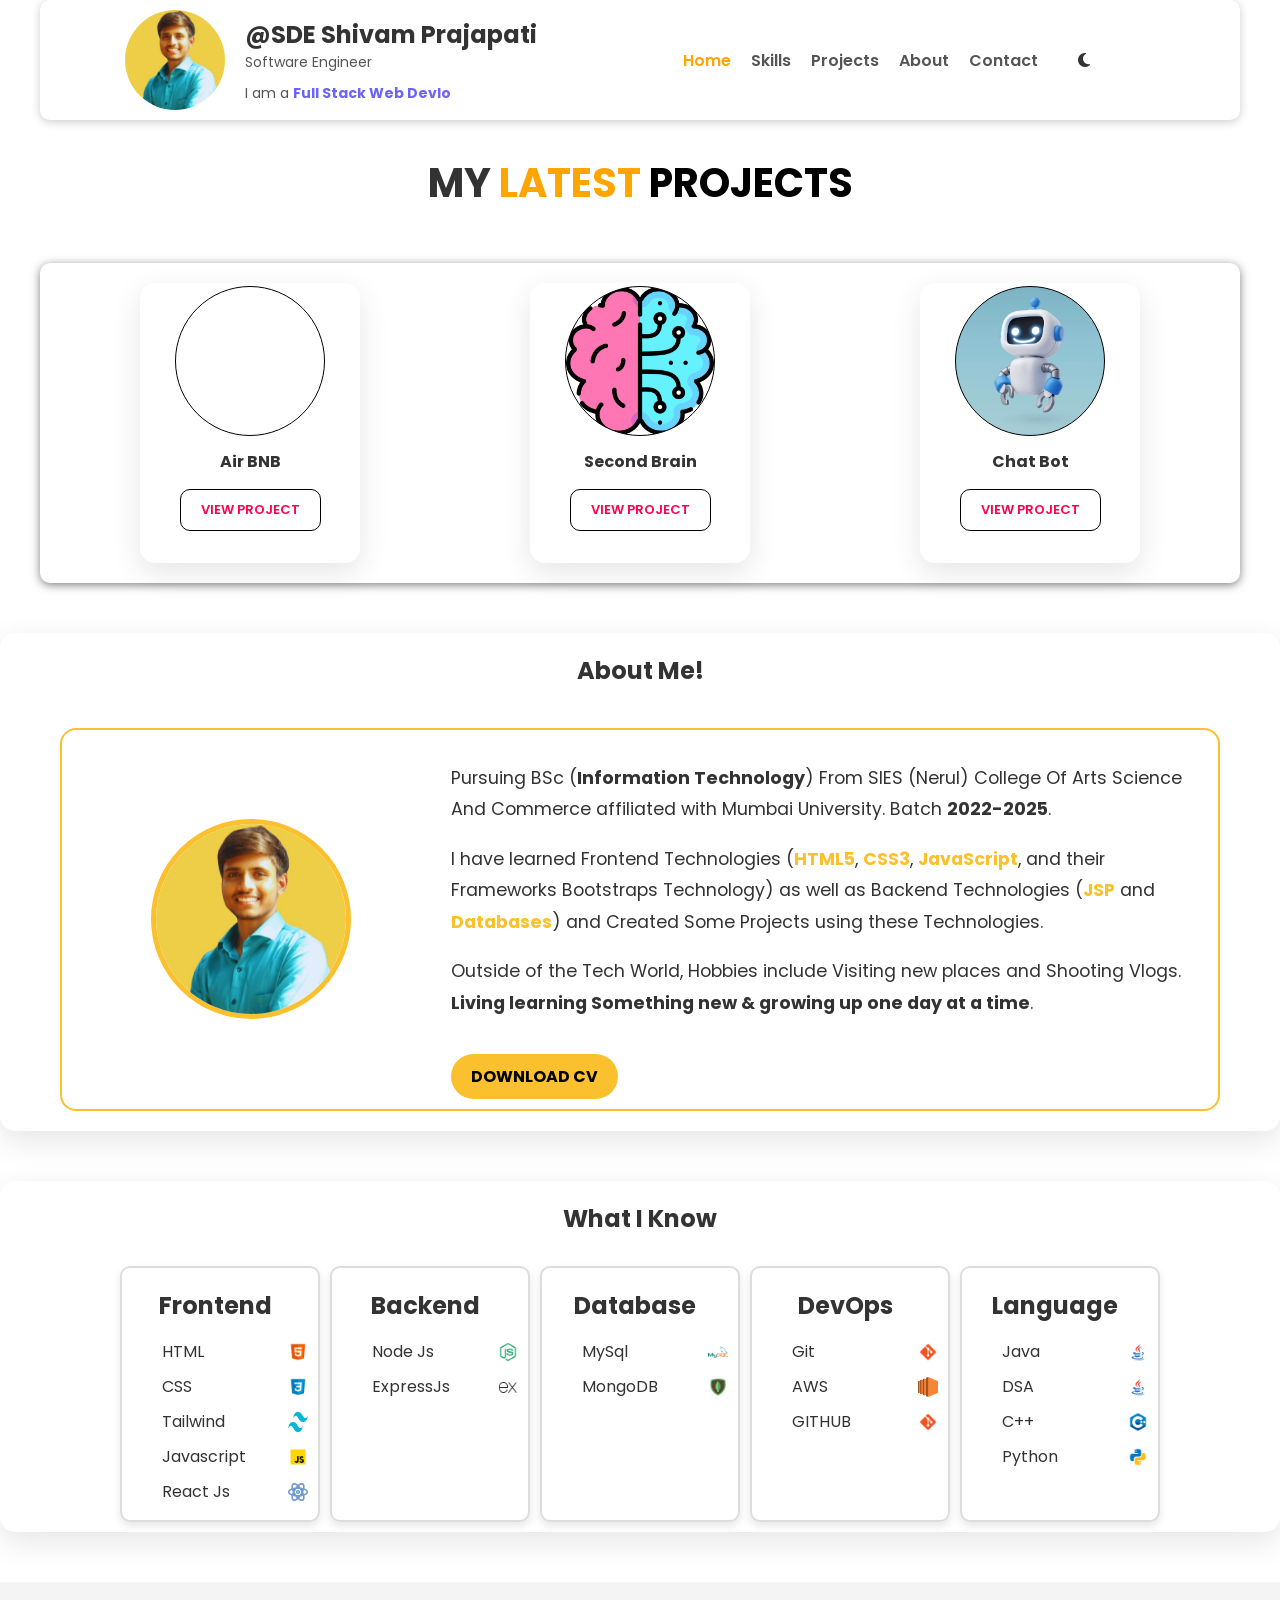
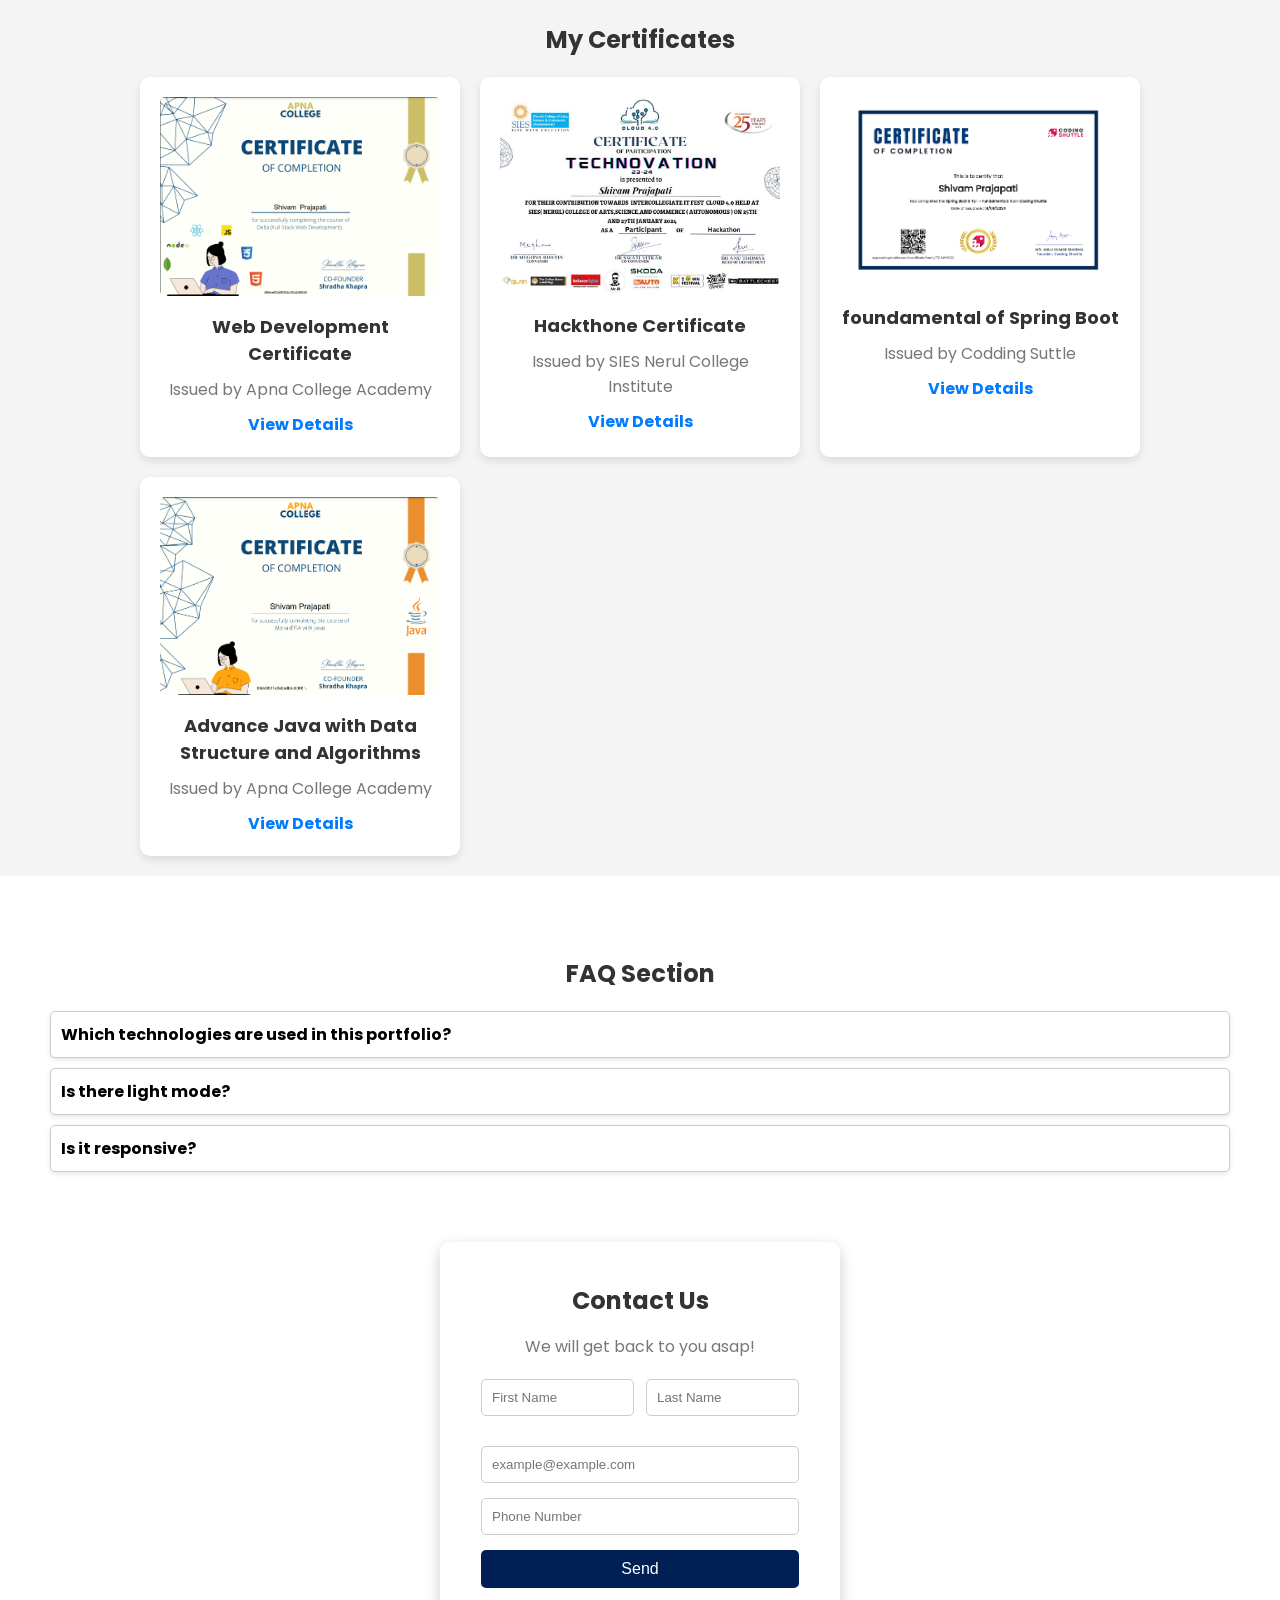
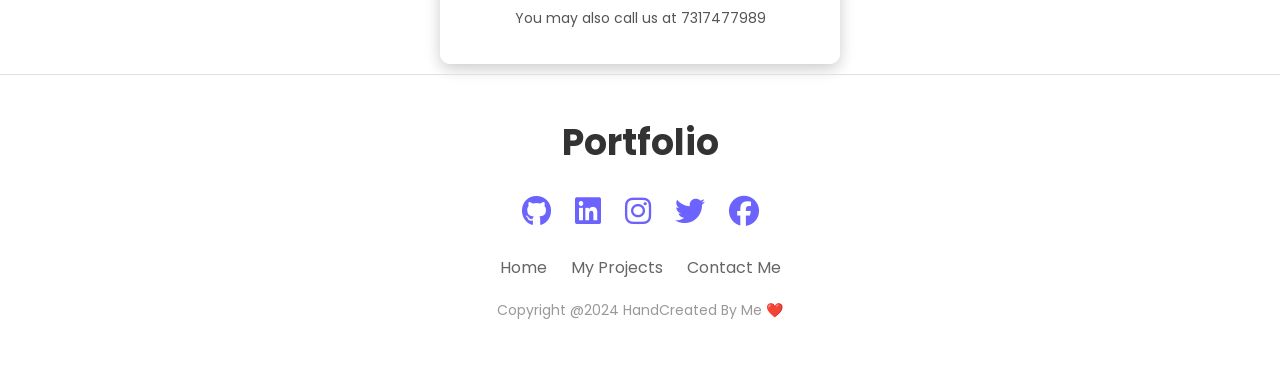
==== commit 4b717661: "Update index.html Added New Chat Bot Project" ====
--- a/index.html
+++ b/index.html
@@ -71,6 +71,14 @@
                     <a href="https://second-brain-two-sand.vercel.app" class="btn-view">VIEW PROJECT</a>
                 </div>
 
+                 <div class="project-card">
+                    <div class="project-image" style="background-image: url('Chat-bot-image.png');">
+                        <img src="Chat-bot-image.png" alt="Chat-Bot-image">
+                    </div>
+                    <h3>Chat Bot</h3>
+                    <a href="http://chatbot.shivamprajapati.xyz" class="btn-view">VIEW PROJECT</a>
+                </div>
+
             </div>
         </div>
     </section>
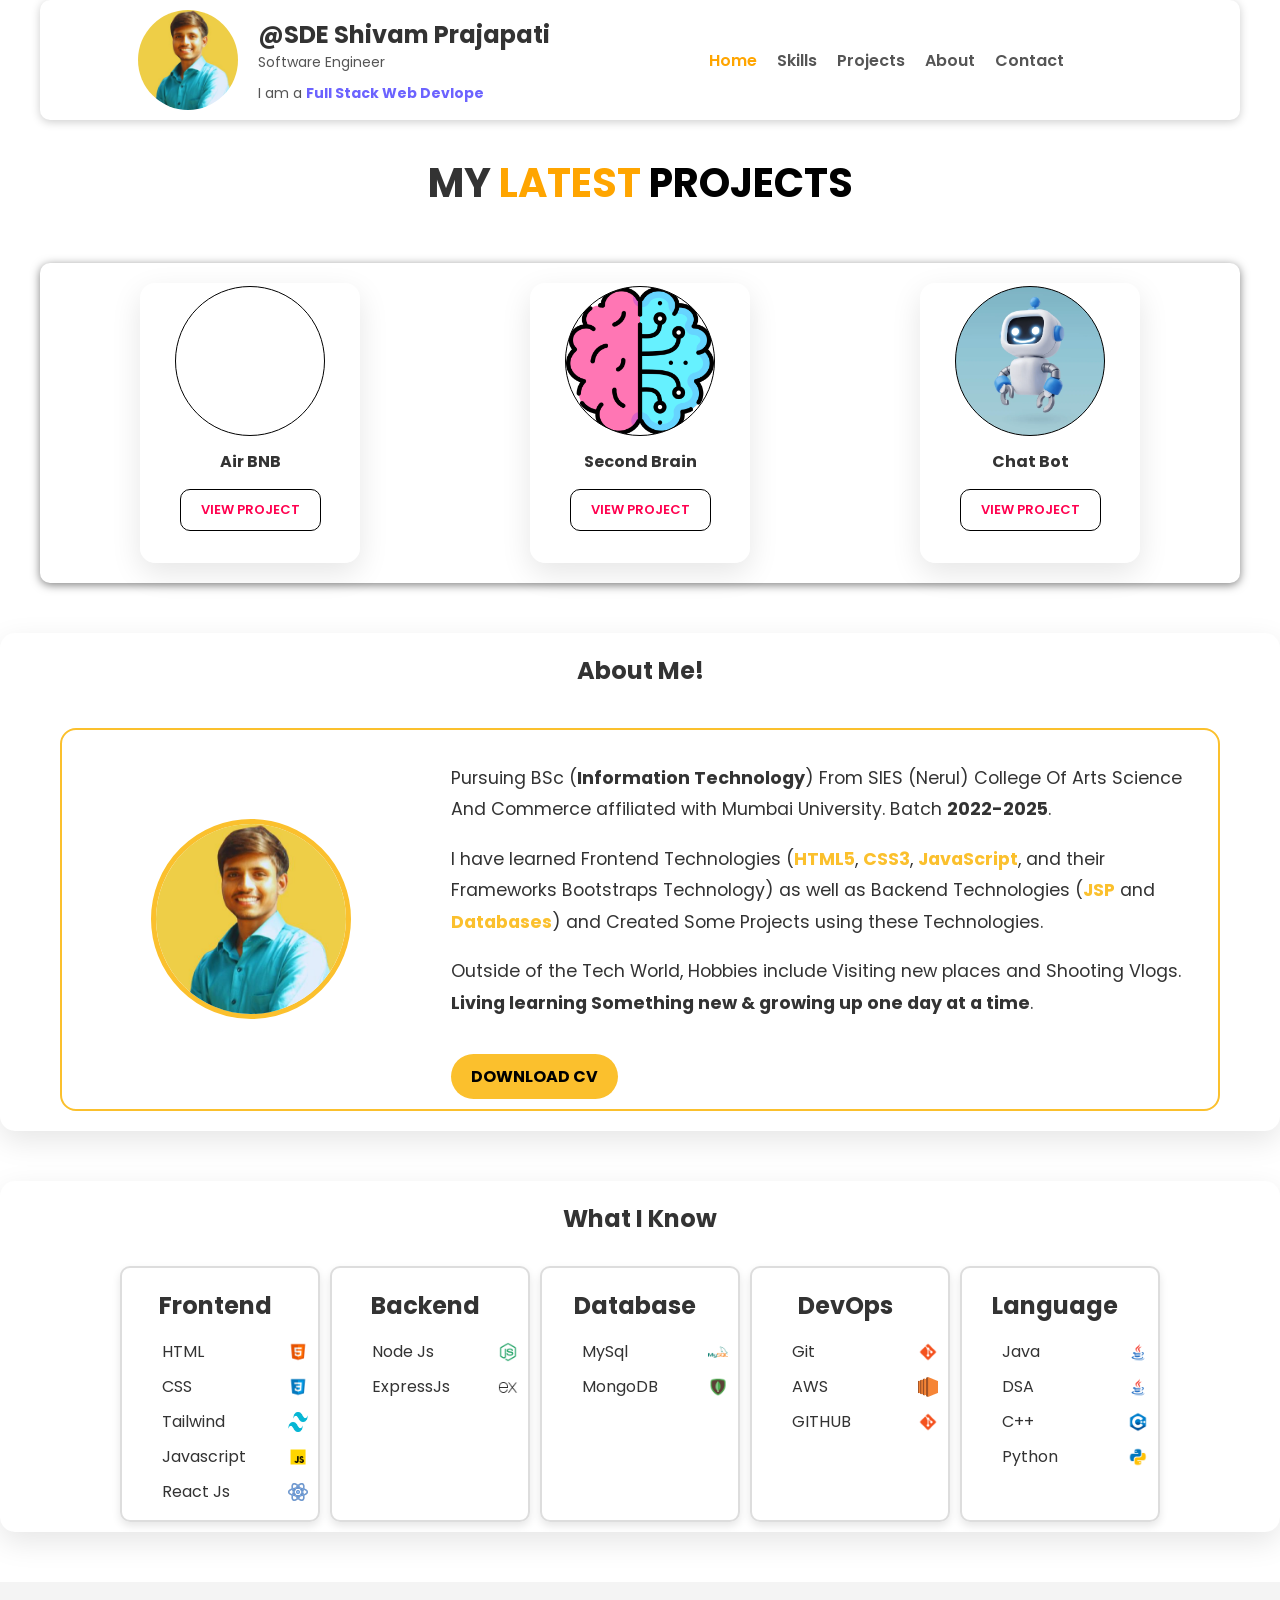
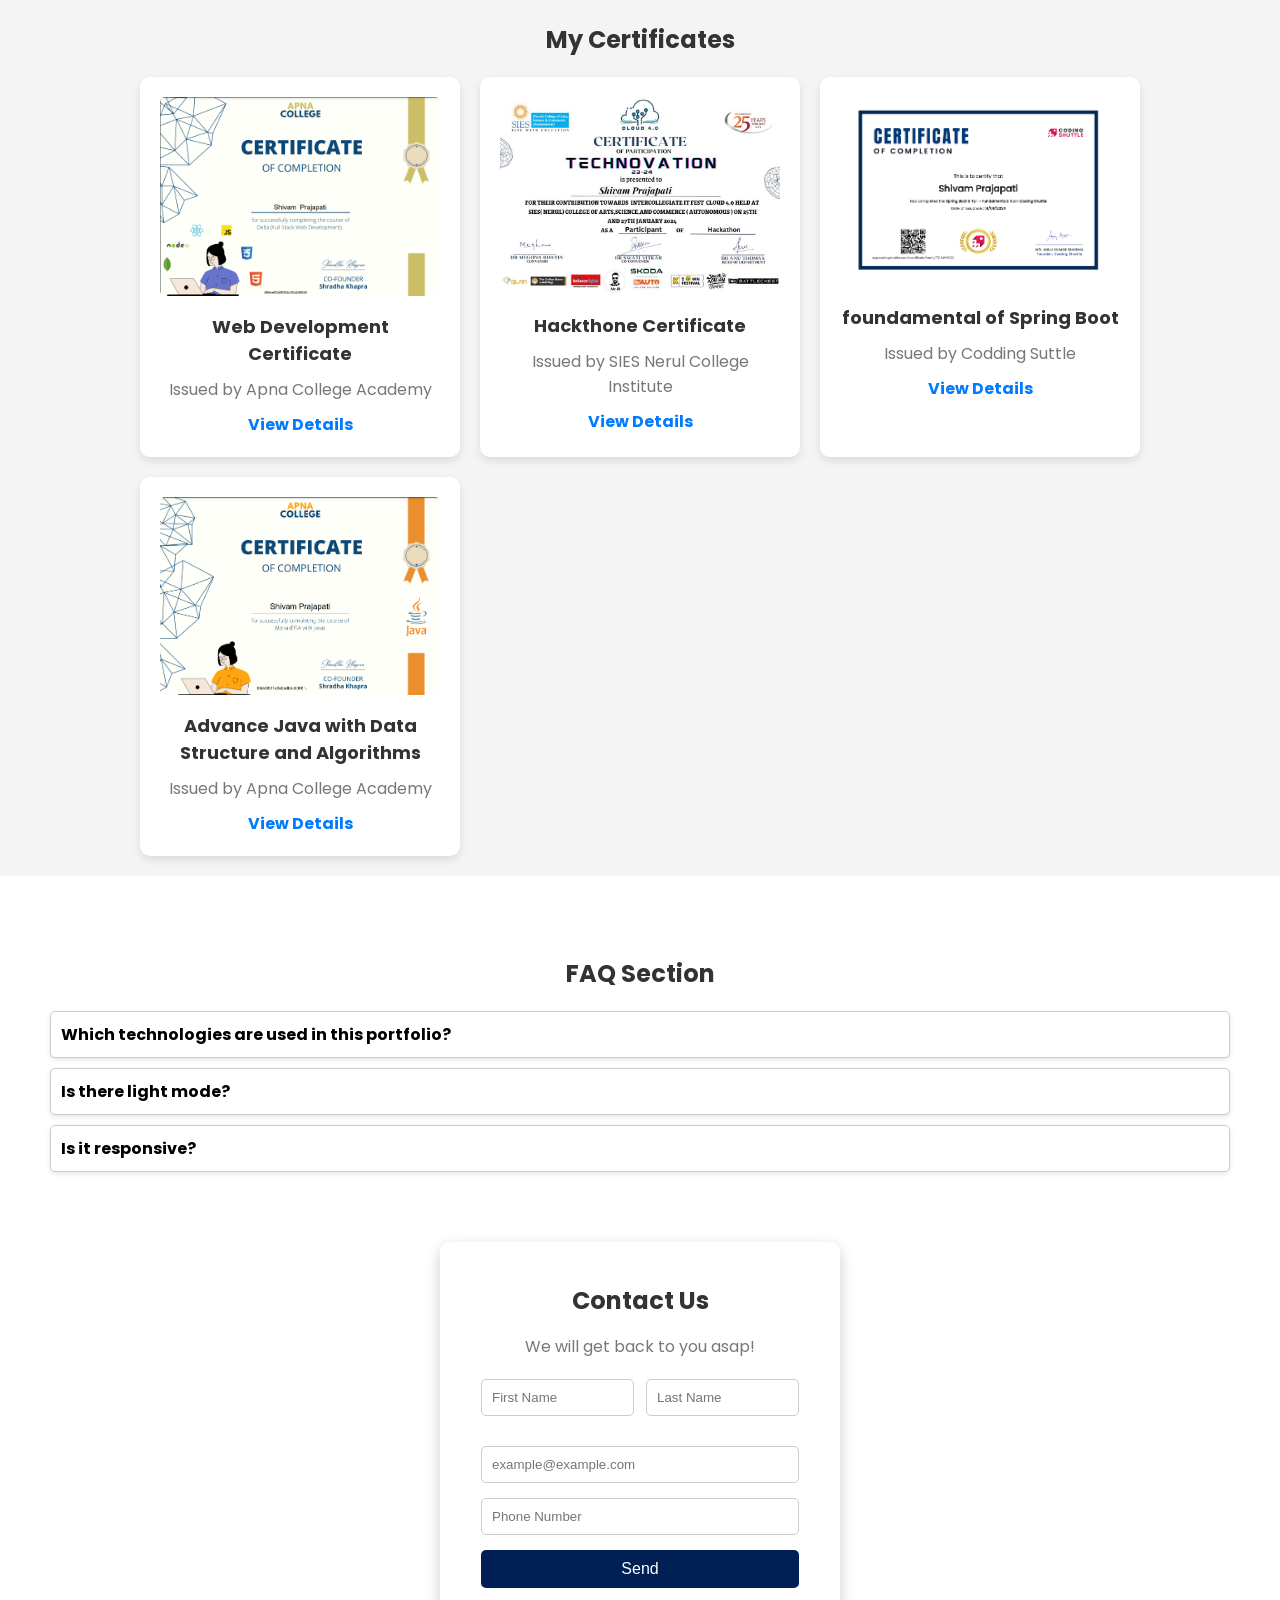
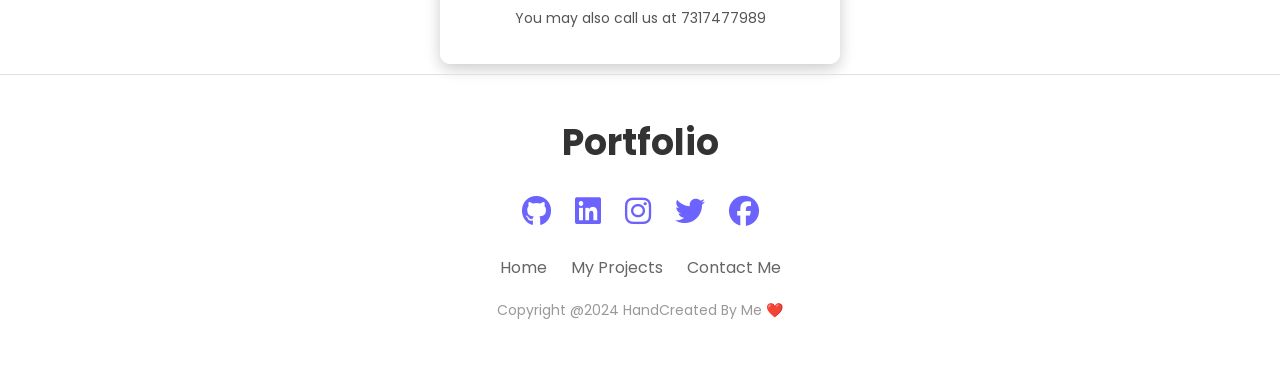
==== commit b17012ac: "remove dark mode feature" ====
--- a/index.html
+++ b/index.html
@@ -34,9 +34,9 @@
             <a href="#projects">Projects</a>
             <a href="#about">About</a>
             <a href="#contact">Contact</a>
-            <div class="theme-toggle" onclick="toggleTheme()">
+            <!-- <div class="theme-toggle" onclick="toggleTheme()">
                 <i class="fa-solid fa-moon" alt="Toggle Dark Mode" id="theme-icon"></i>
-            </div>
+            </div> -->
 
         </div>
         <div class="controls">
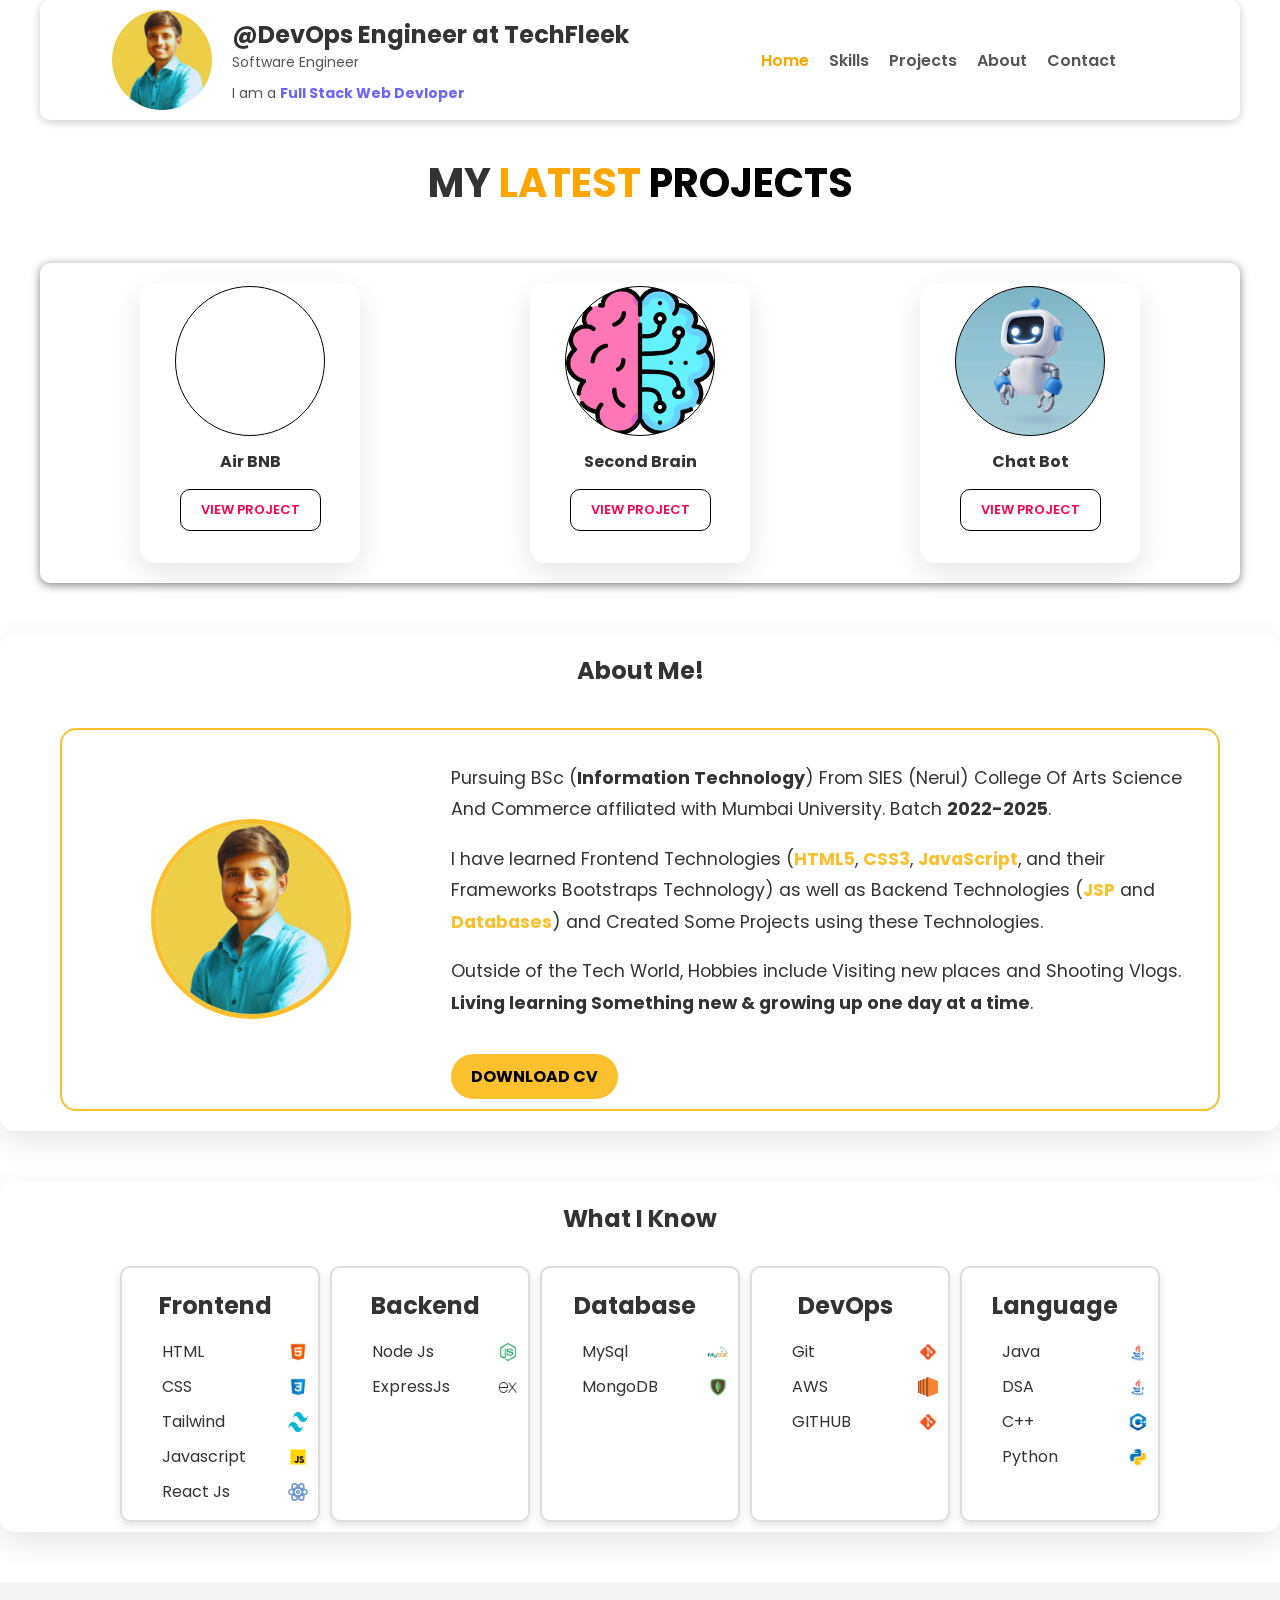
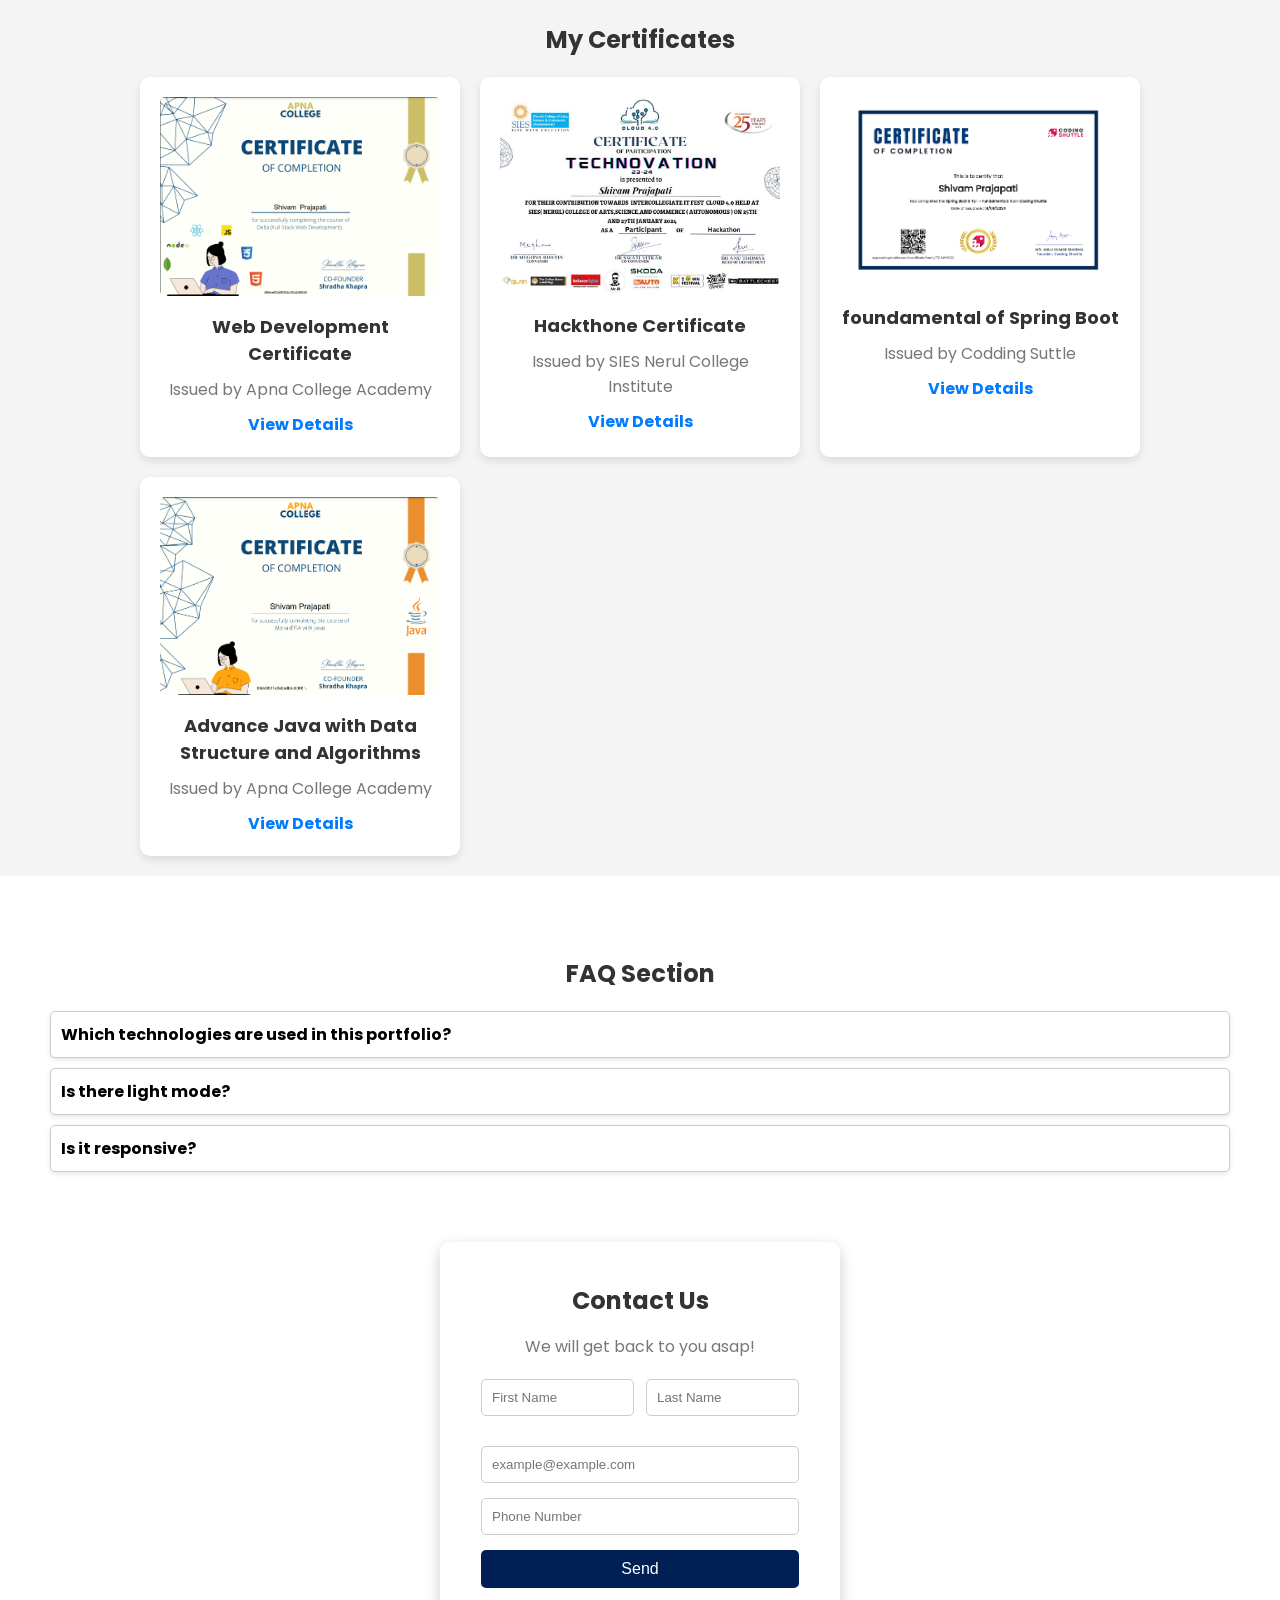
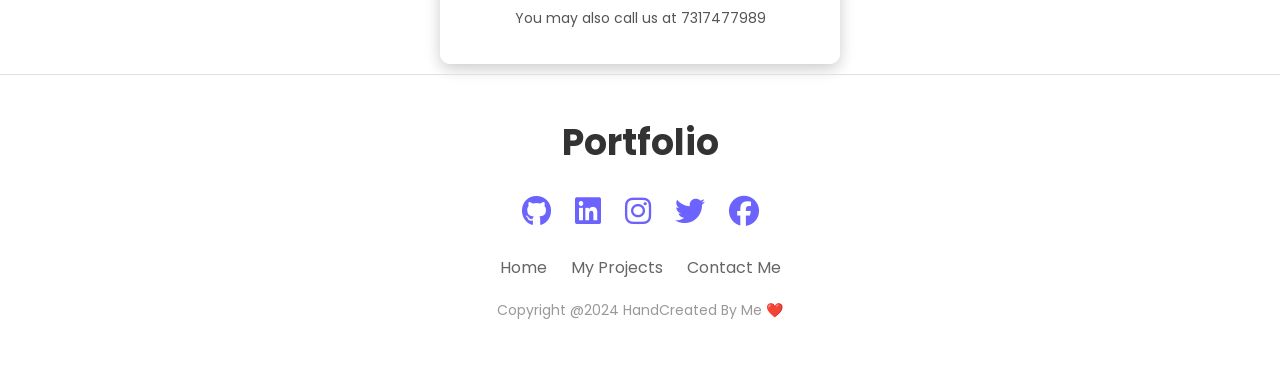
==== commit c4763f2e: "added new title" ====
--- a/index.html
+++ b/index.html
@@ -23,7 +23,7 @@
         <div class="logo">
             <img src="Hero-Image-2.jpg" alt="Logo">
             <div class="nav-text">
-                <h1>@SDE Shivam Prajapati</h1>
+                <h1>@DevOps Engineer at TechFleek</h1>
                 <p>Software Engineer</p>
                 <p class="change-text">I am a <span class="highlight typed"></span></p>
             </div>
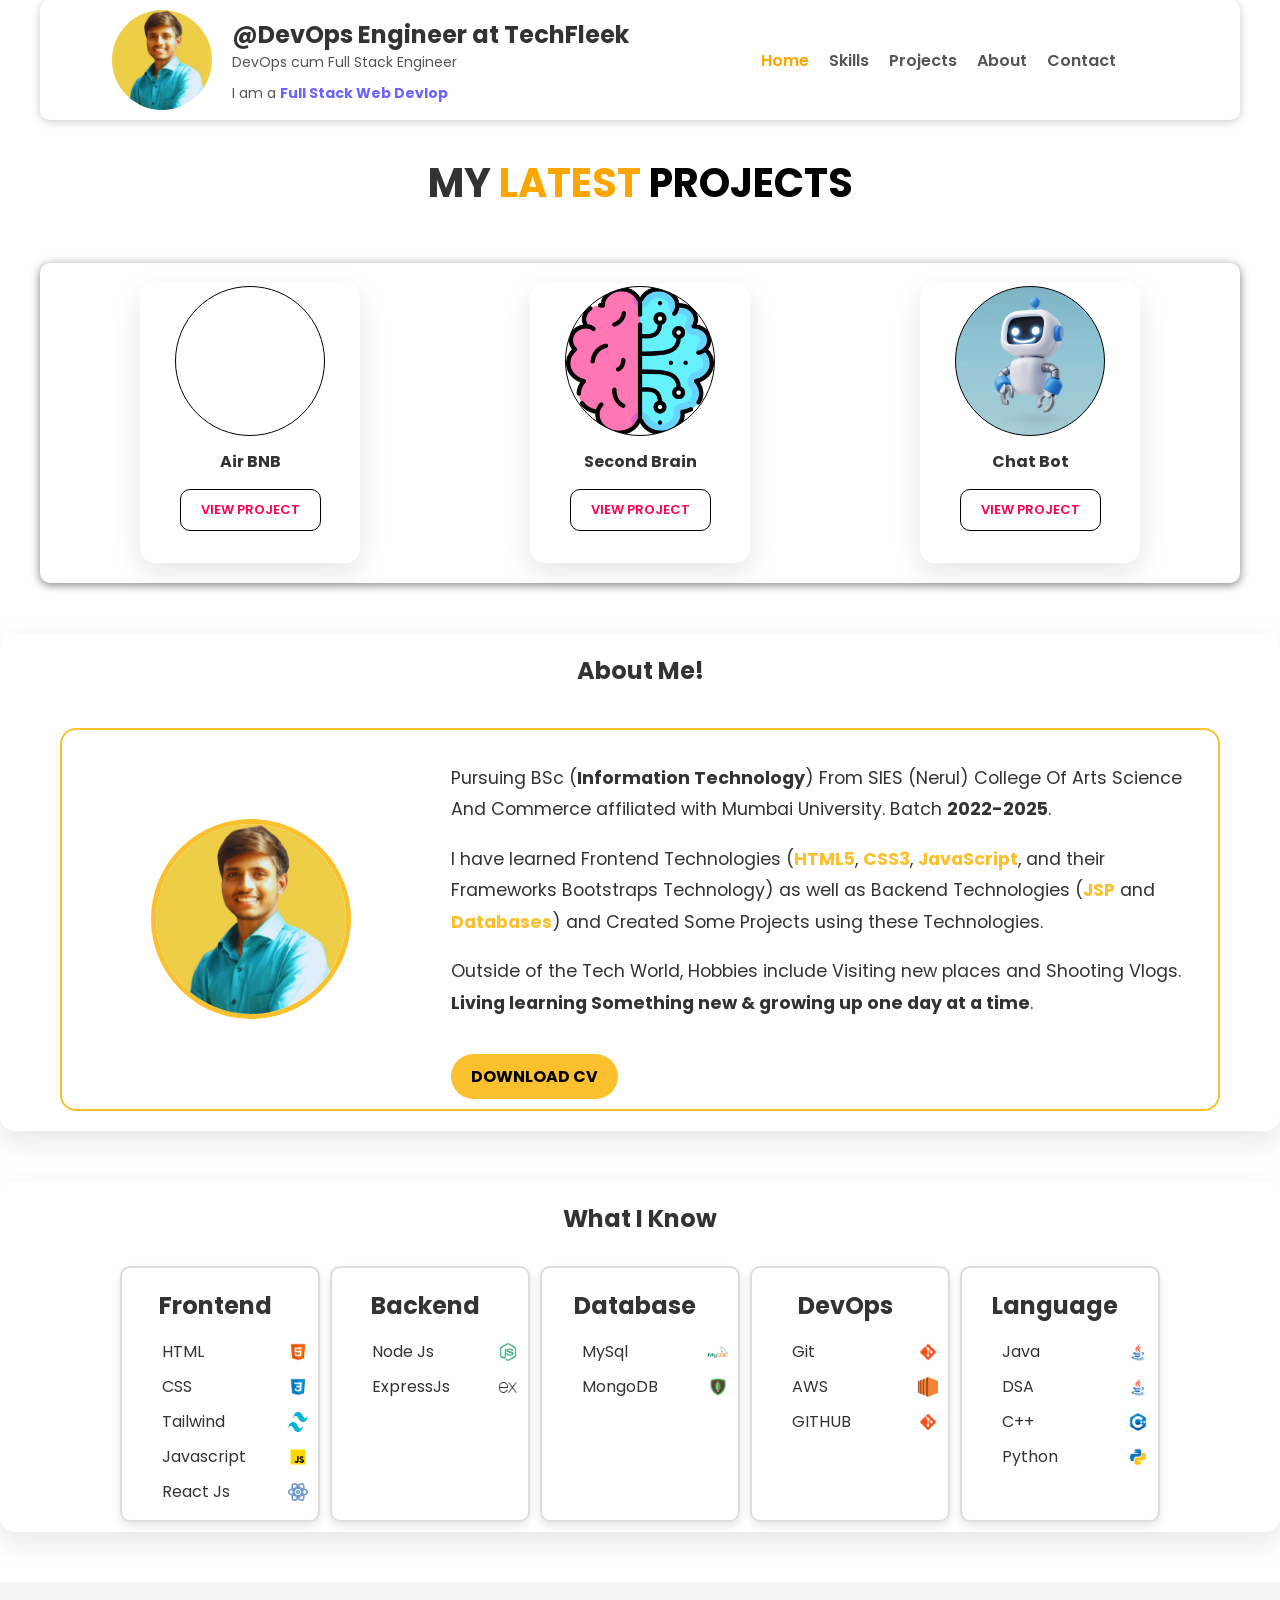
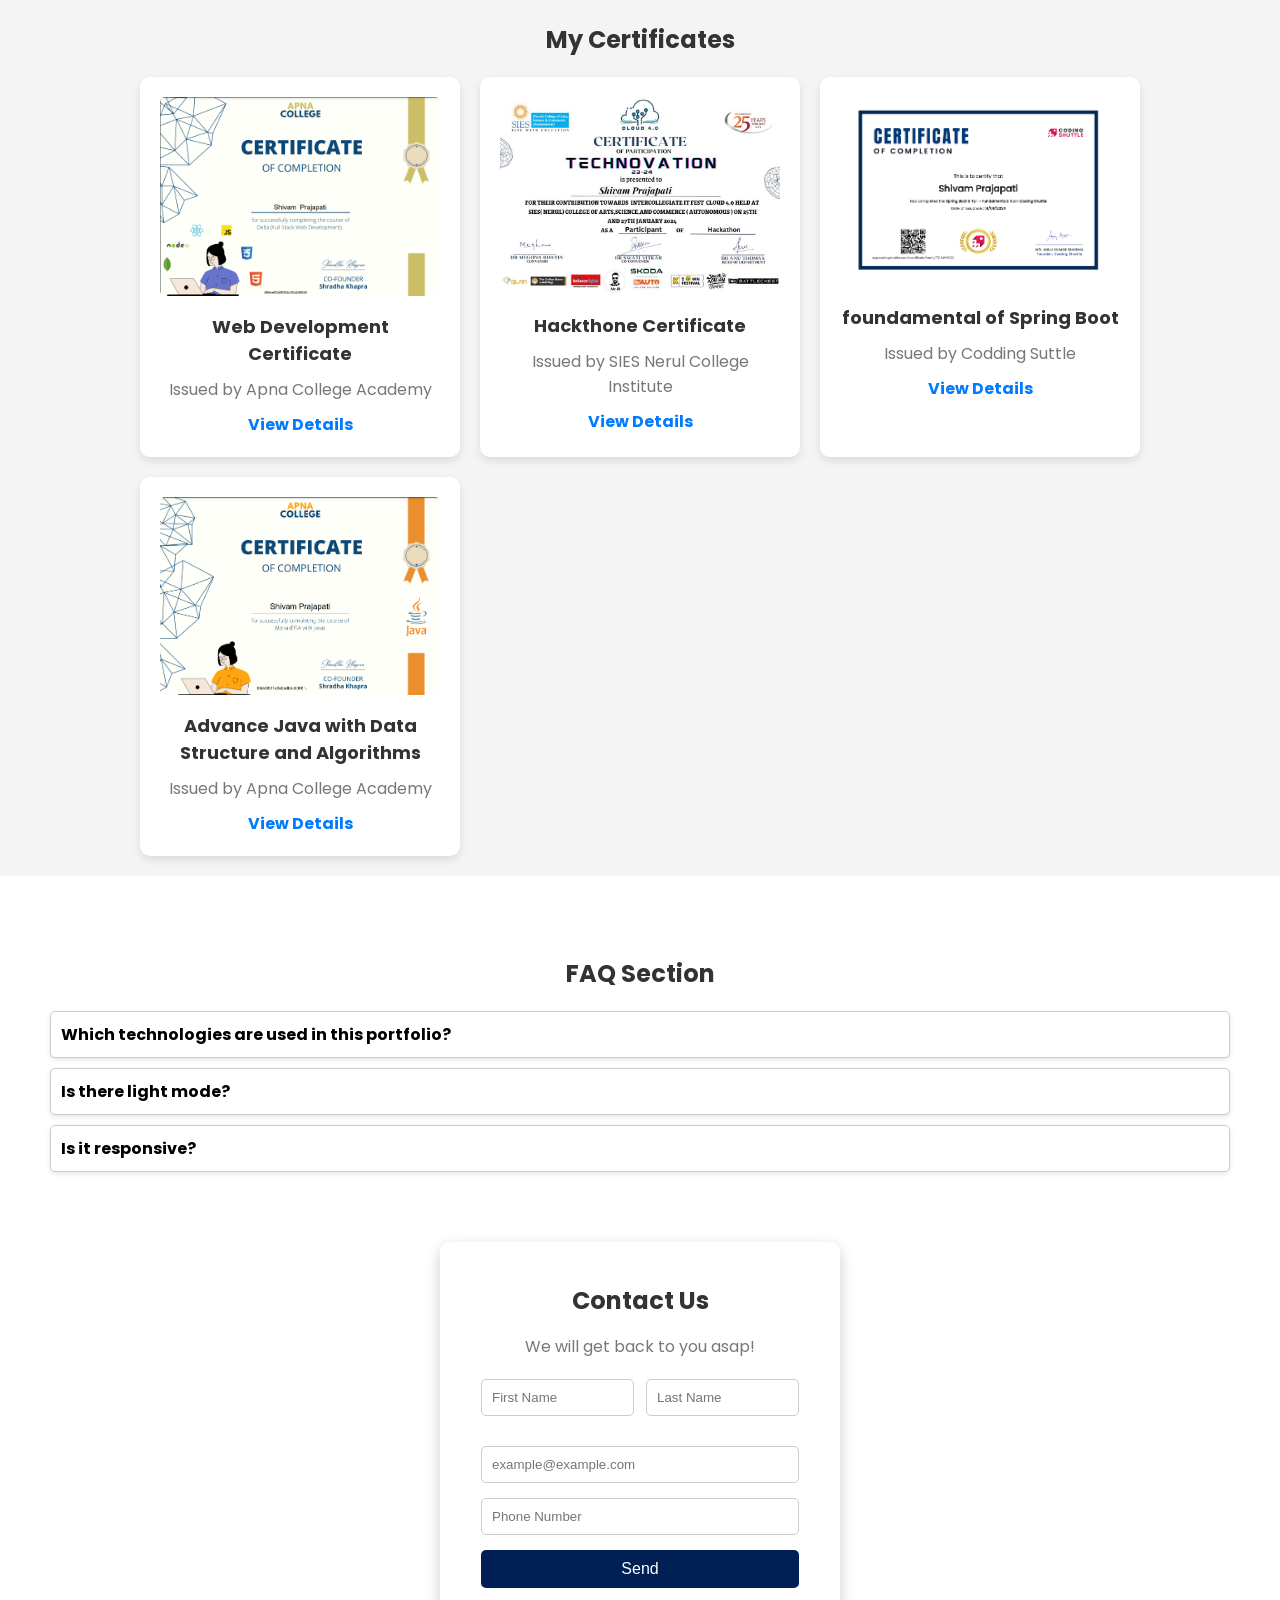
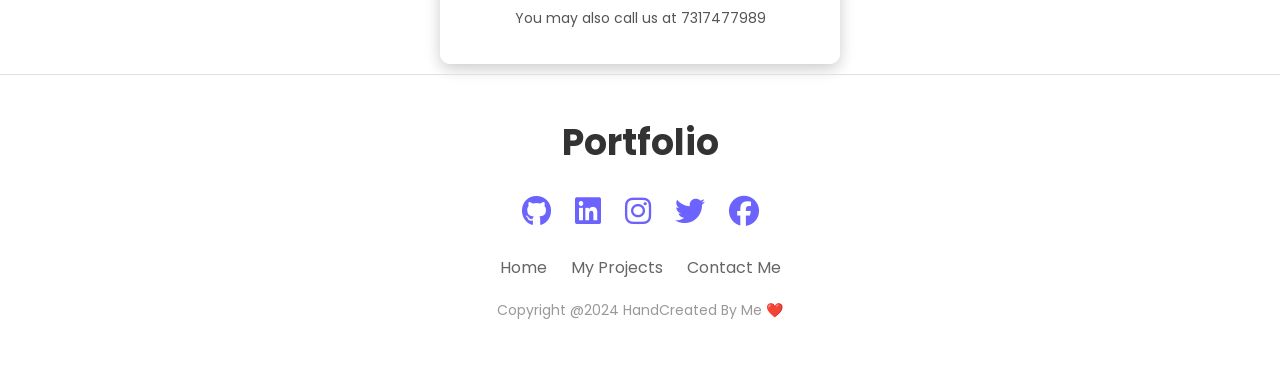
==== commit ab71475a: "chaneg in p data" ====
--- a/index.html
+++ b/index.html
@@ -24,7 +24,7 @@
             <img src="Hero-Image-2.jpg" alt="Logo">
             <div class="nav-text">
                 <h1>@DevOps Engineer at TechFleek</h1>
-                <p>Software Engineer</p>
+                <p>DevOps cum Full Stack Engineer</p>
                 <p class="change-text">I am a <span class="highlight typed"></span></p>
             </div>
         </div>
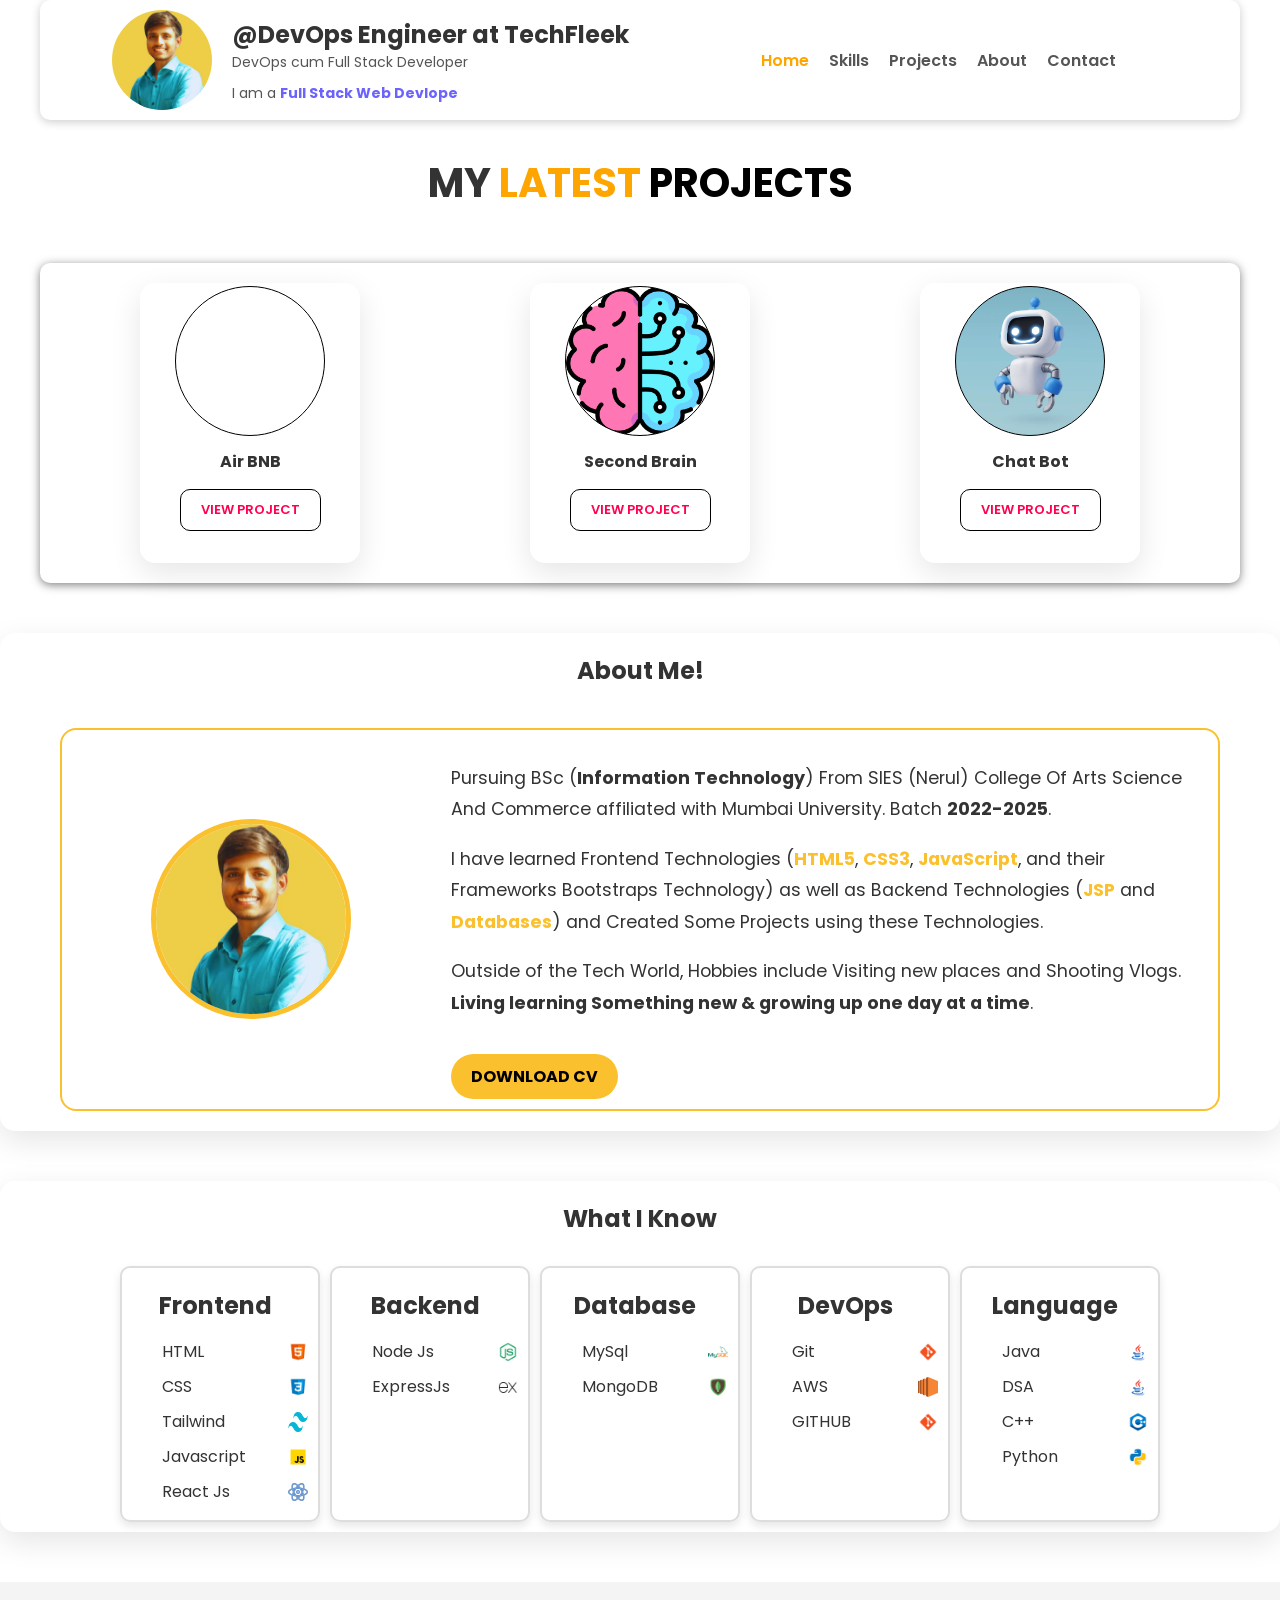
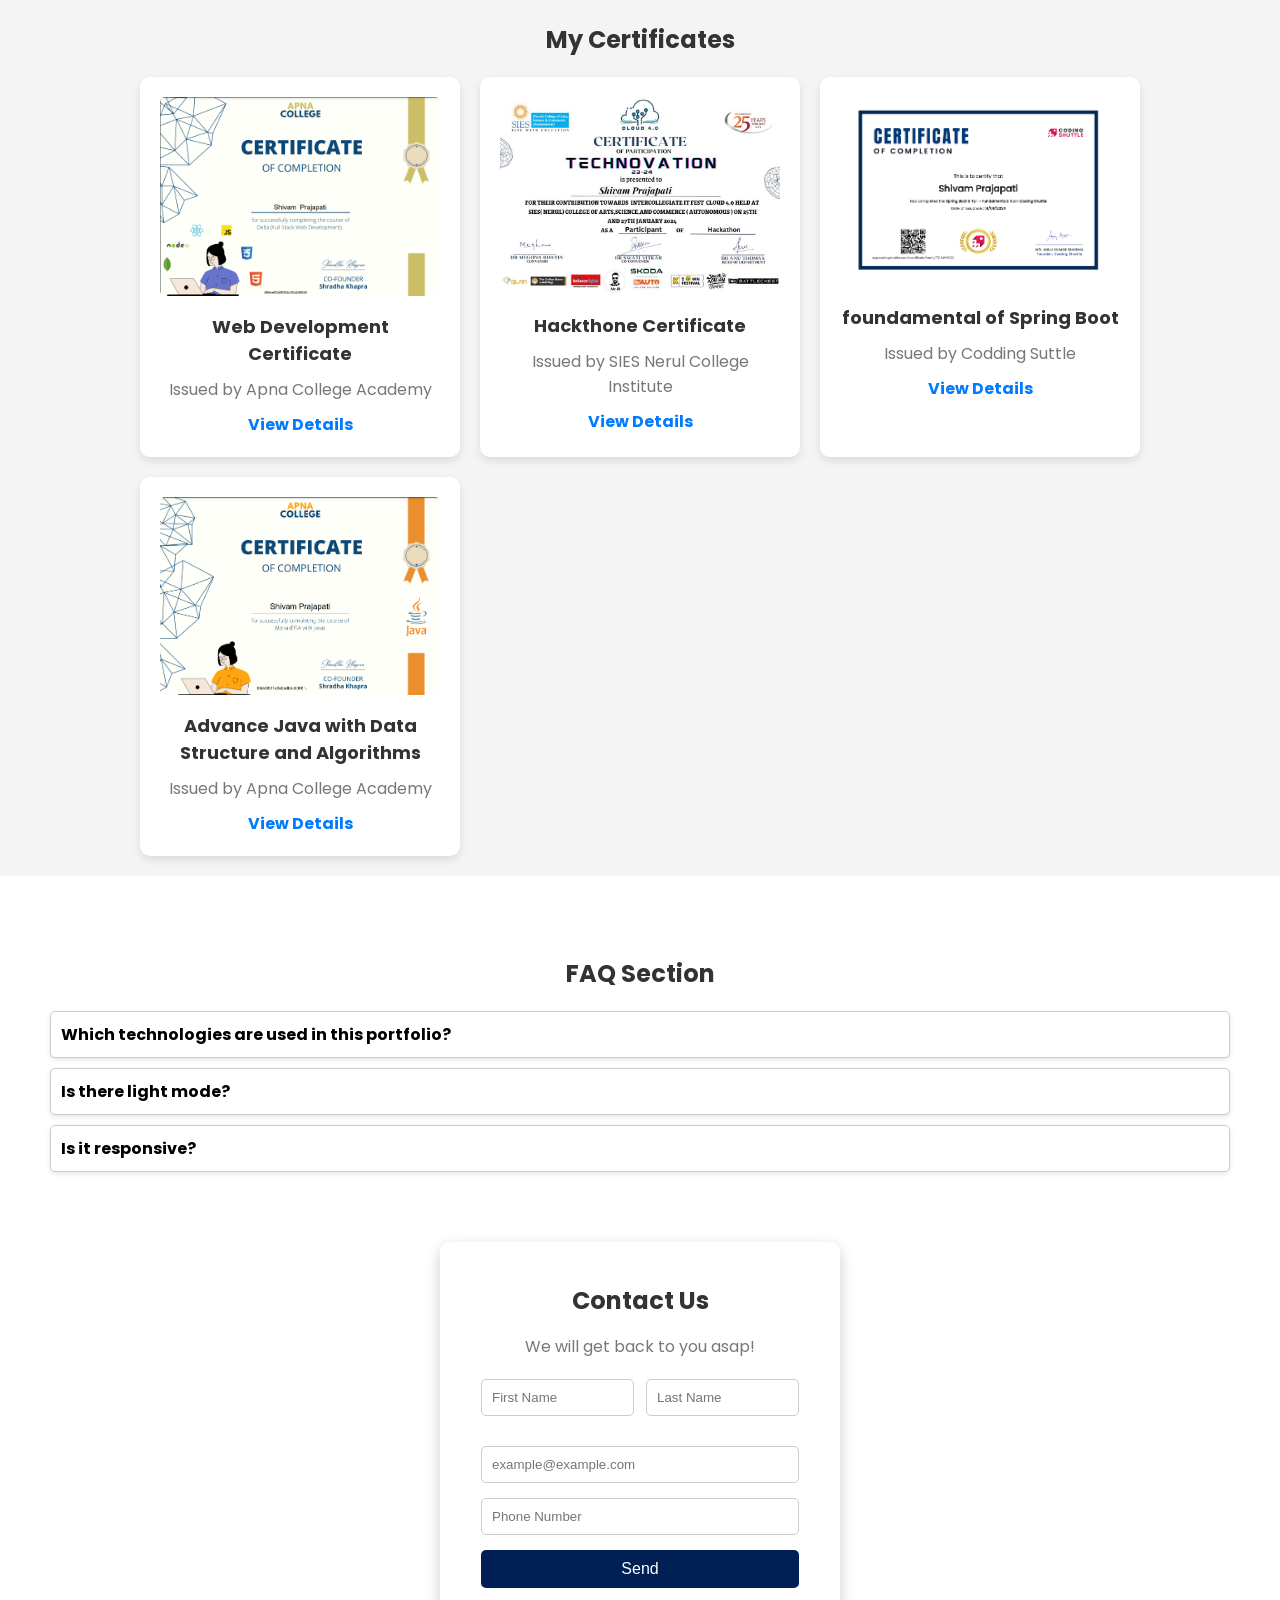
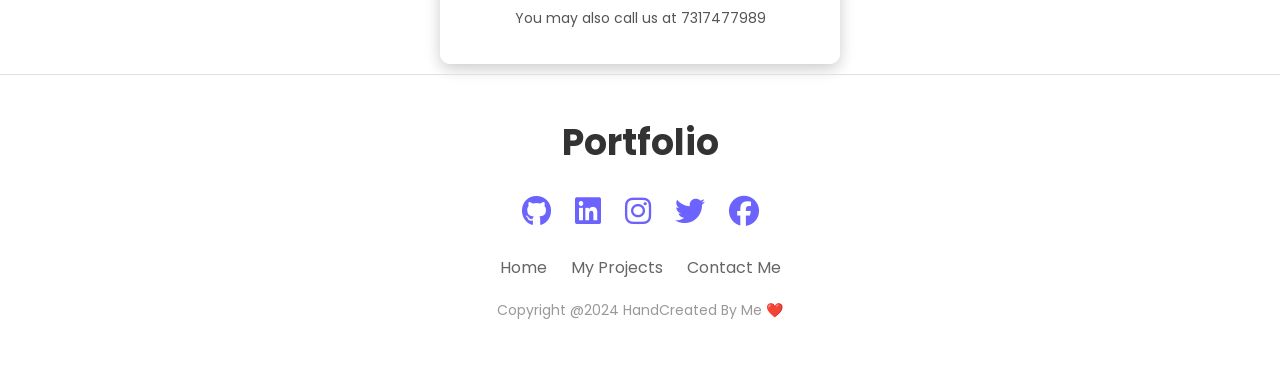
==== commit 66f69711: "added p" ====
--- a/index.html
+++ b/index.html
@@ -24,7 +24,7 @@
             <img src="Hero-Image-2.jpg" alt="Logo">
             <div class="nav-text">
                 <h1>@DevOps Engineer at TechFleek</h1>
-                <p>DevOps cum Full Stack Engineer</p>
+                <p>DevOps cum Full Stack Developer</p>
                 <p class="change-text">I am a <span class="highlight typed"></span></p>
             </div>
         </div>
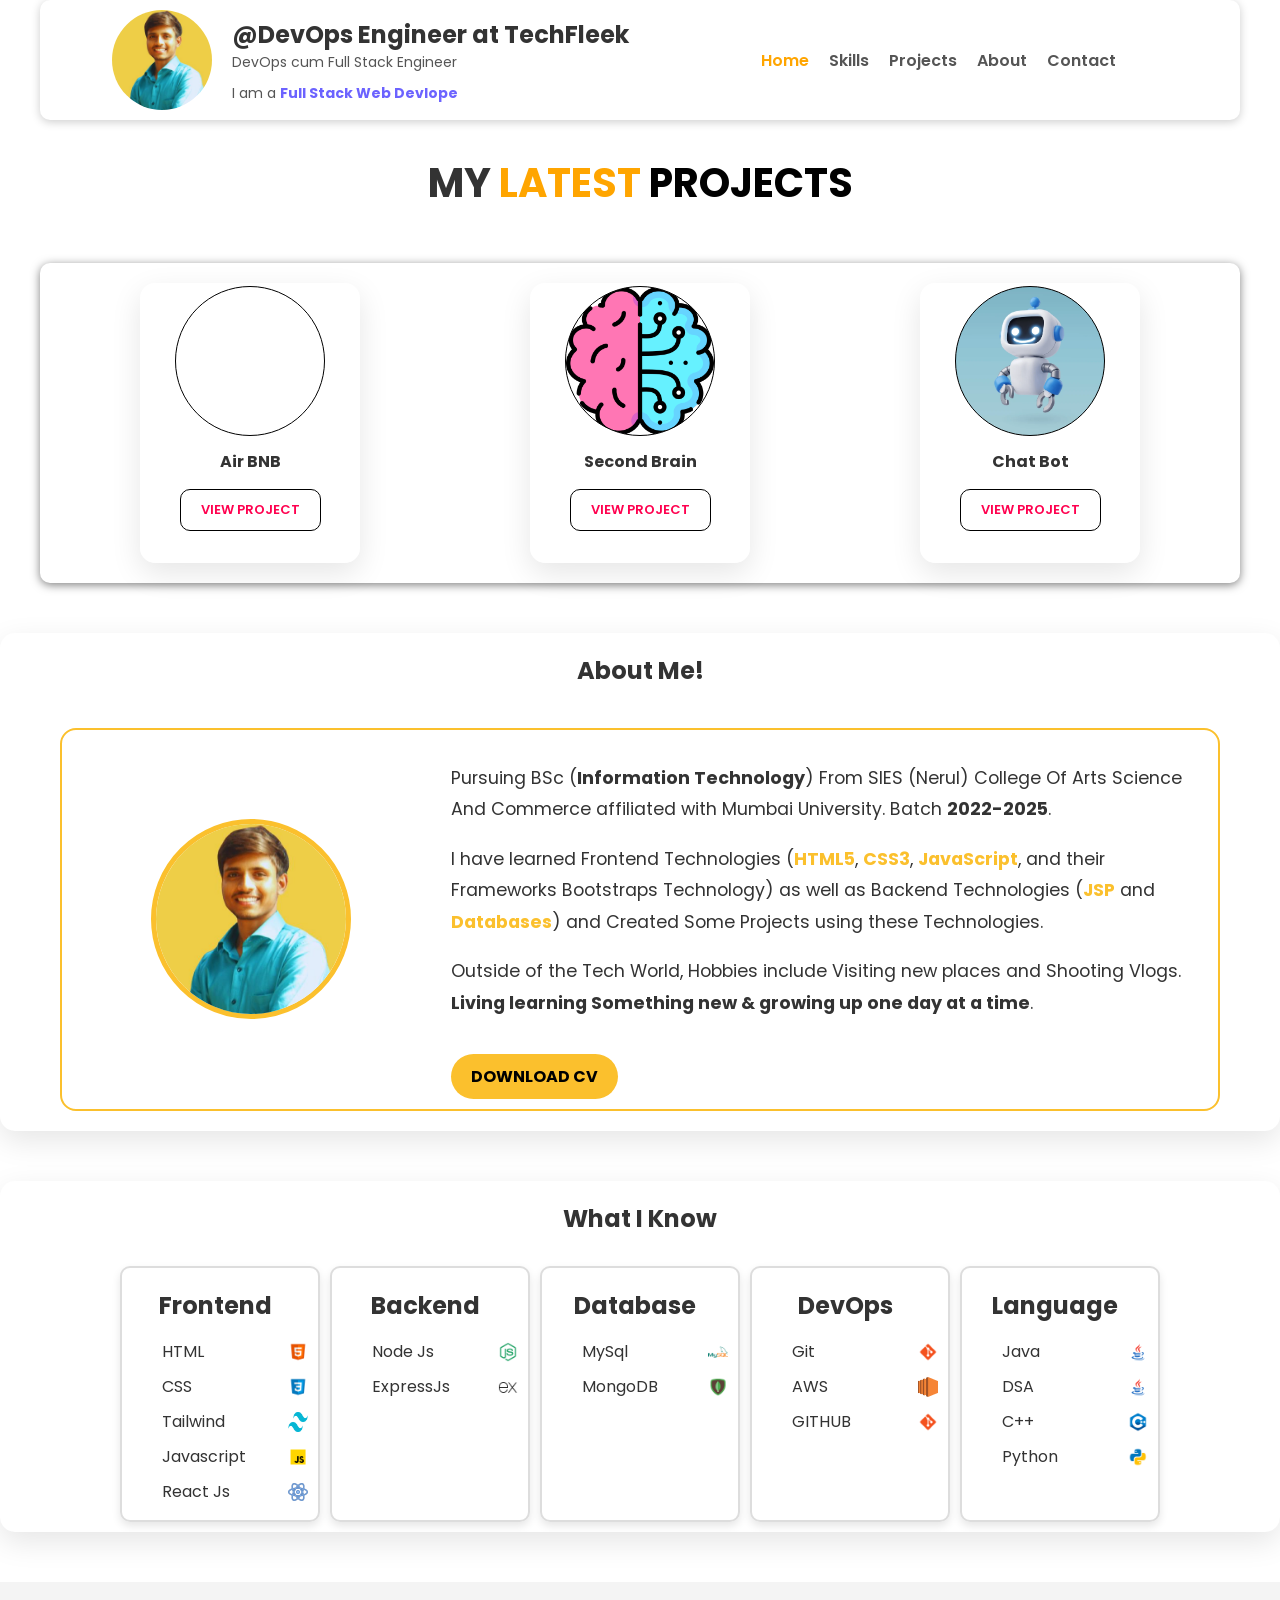
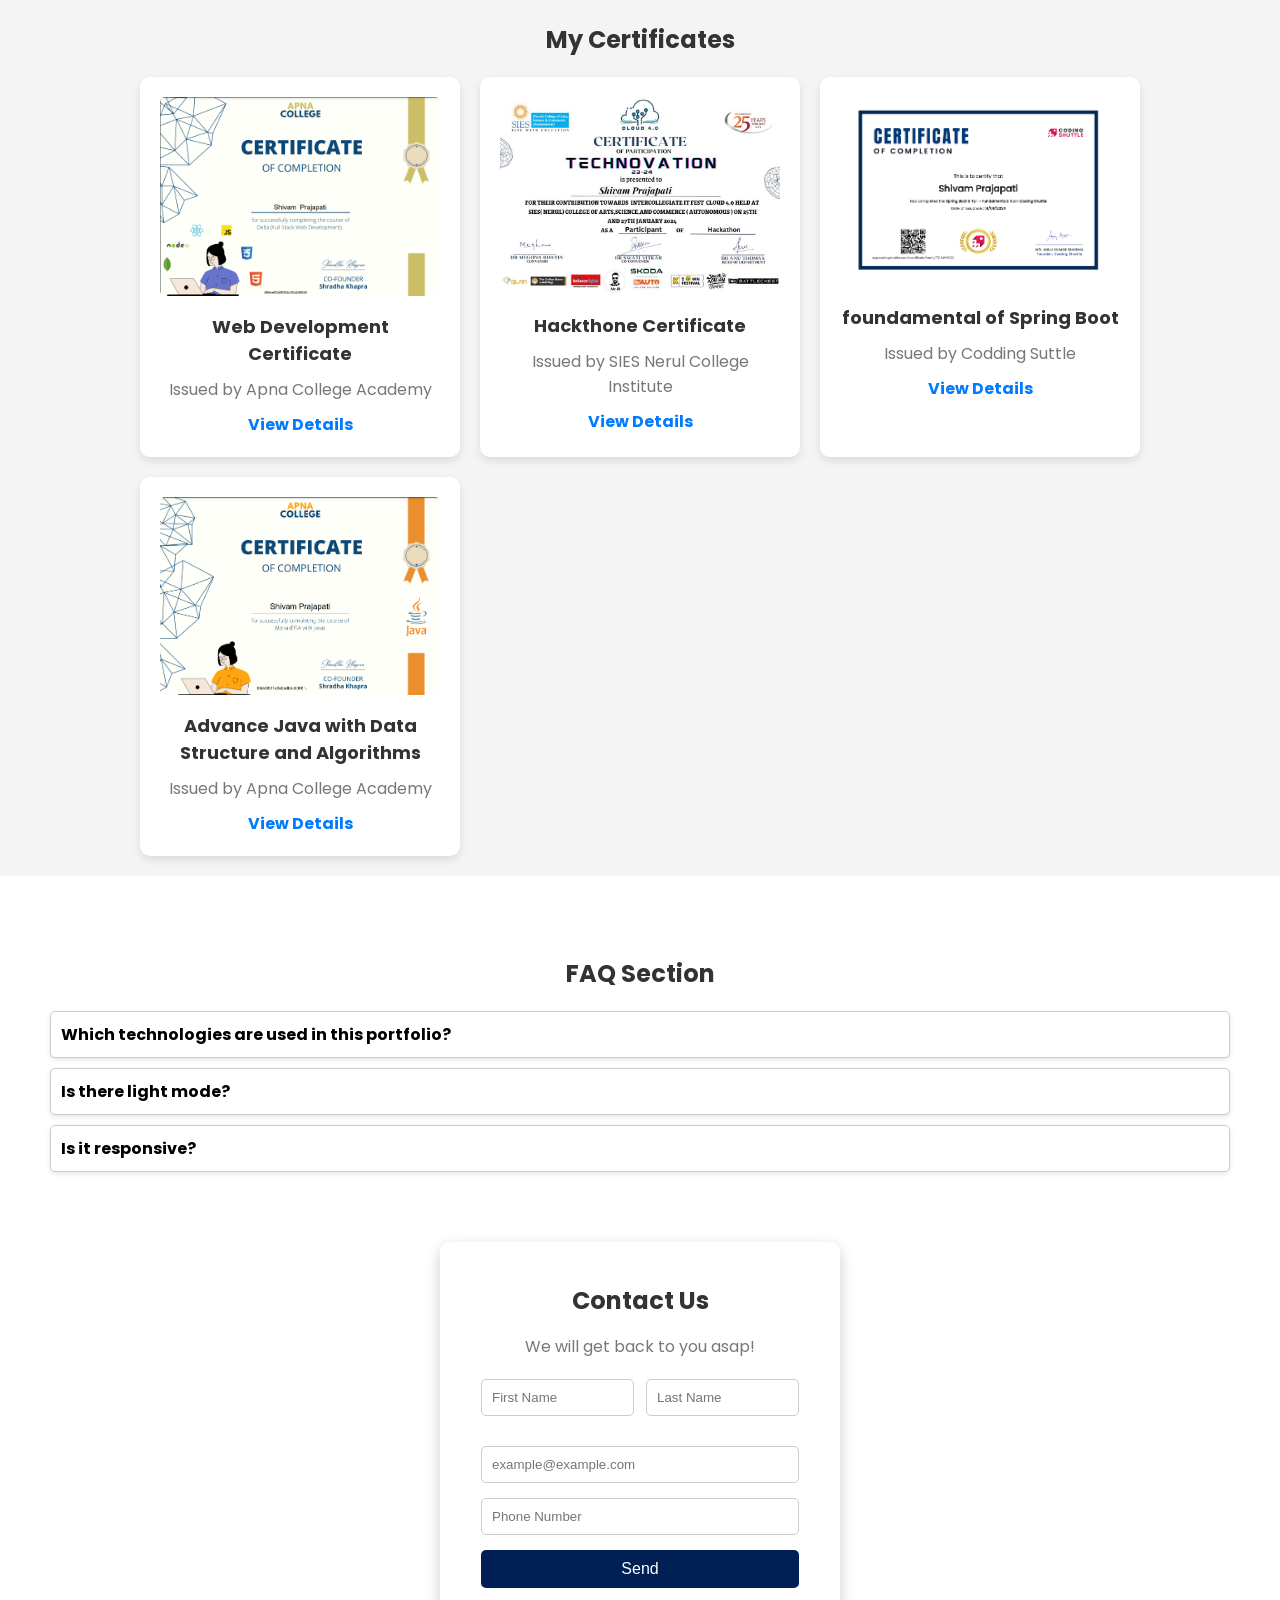
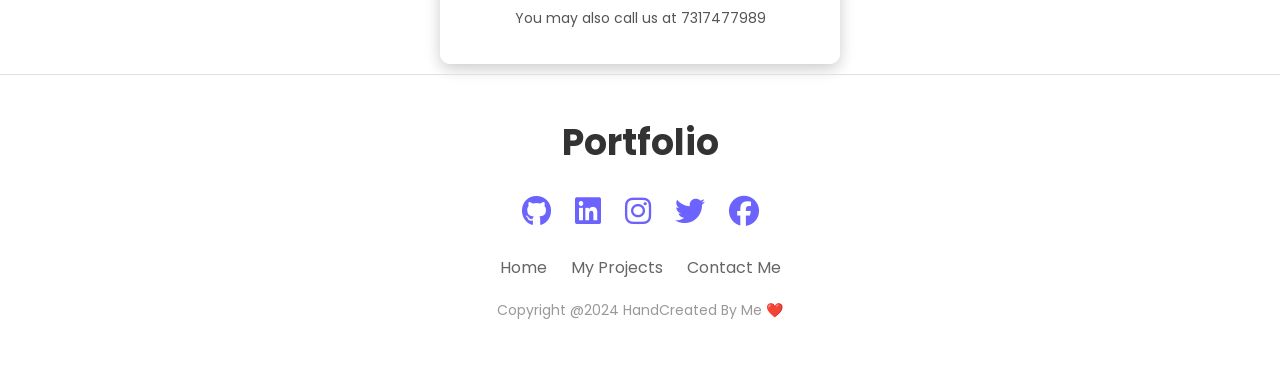
==== commit f18533e4: "changes in text" ====
--- a/index.html
+++ b/index.html
@@ -24,7 +24,7 @@
             <img src="Hero-Image-2.jpg" alt="Logo">
             <div class="nav-text">
                 <h1>@DevOps Engineer at TechFleek</h1>
-                <p>DevOps cum Full Stack Developer</p>
+                <p>DevOps cum Full Stack Engineer</p>
                 <p class="change-text">I am a <span class="highlight typed"></span></p>
             </div>
         </div>
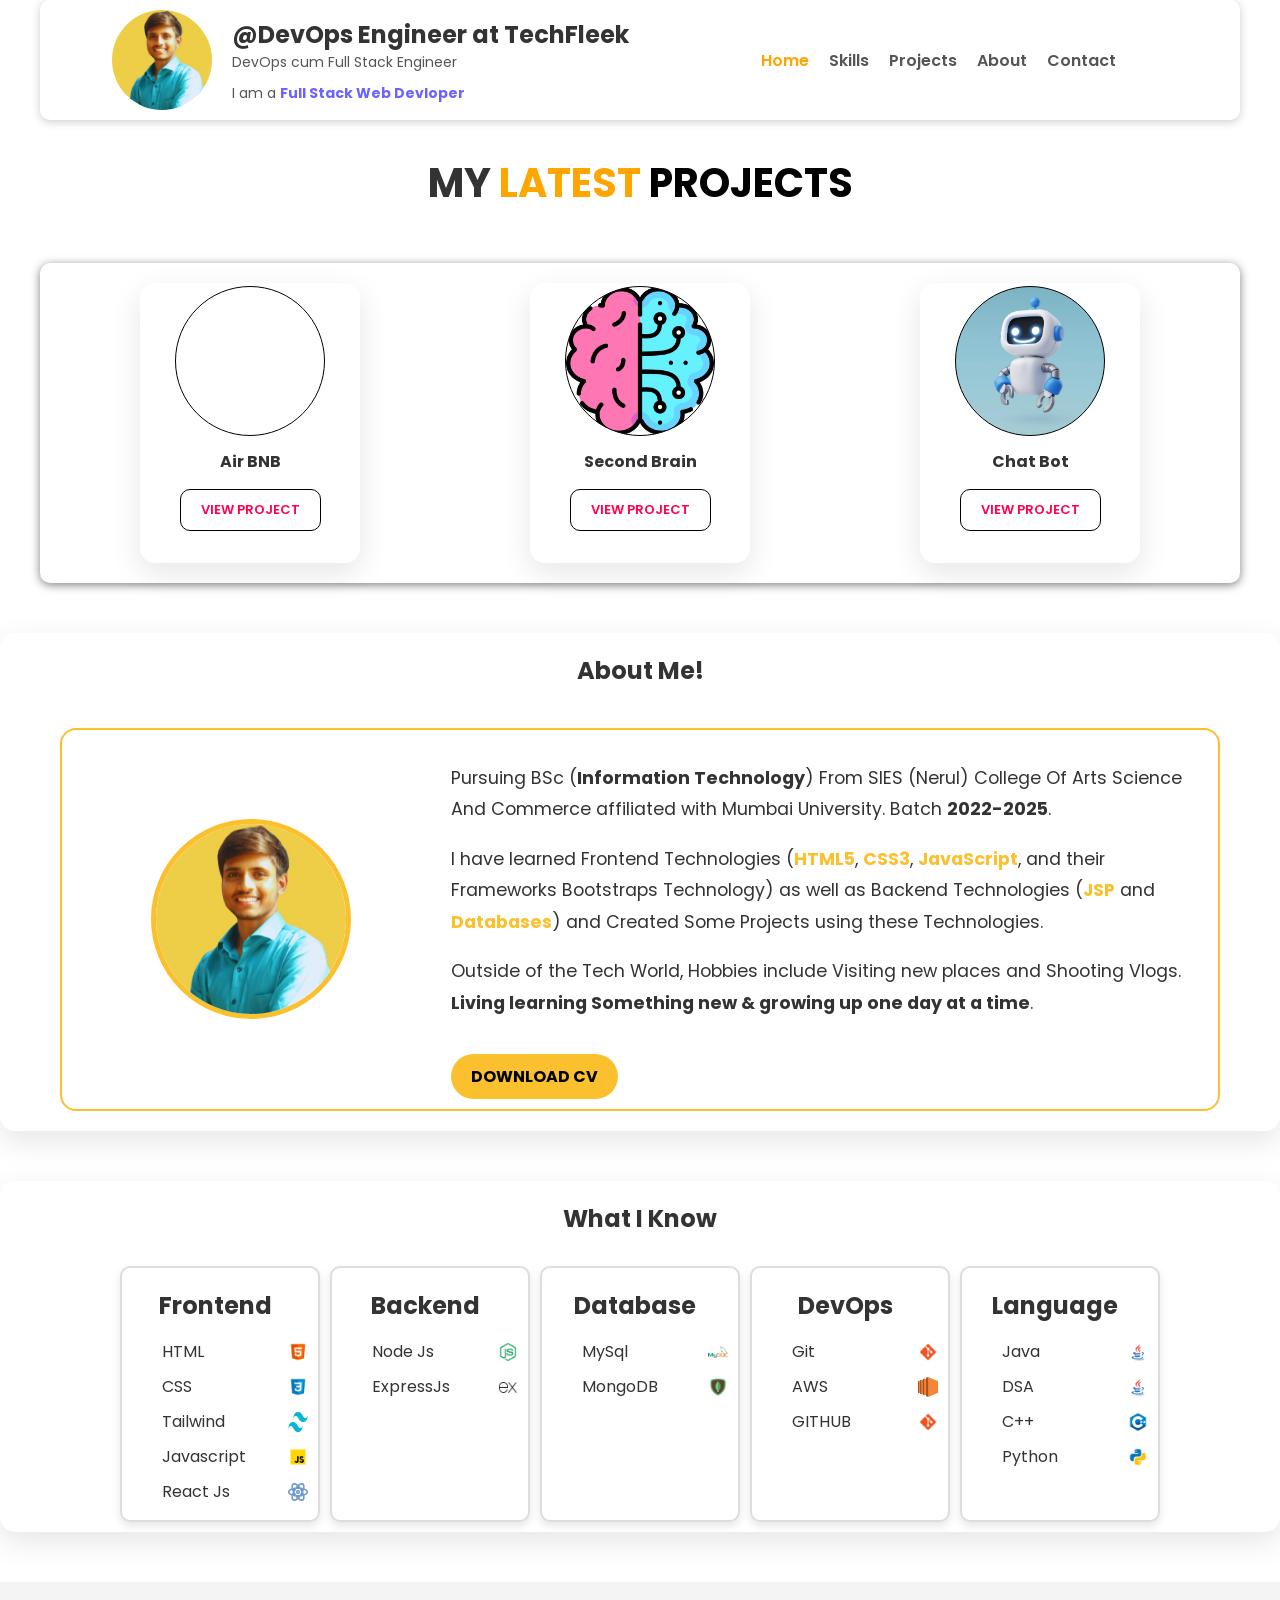
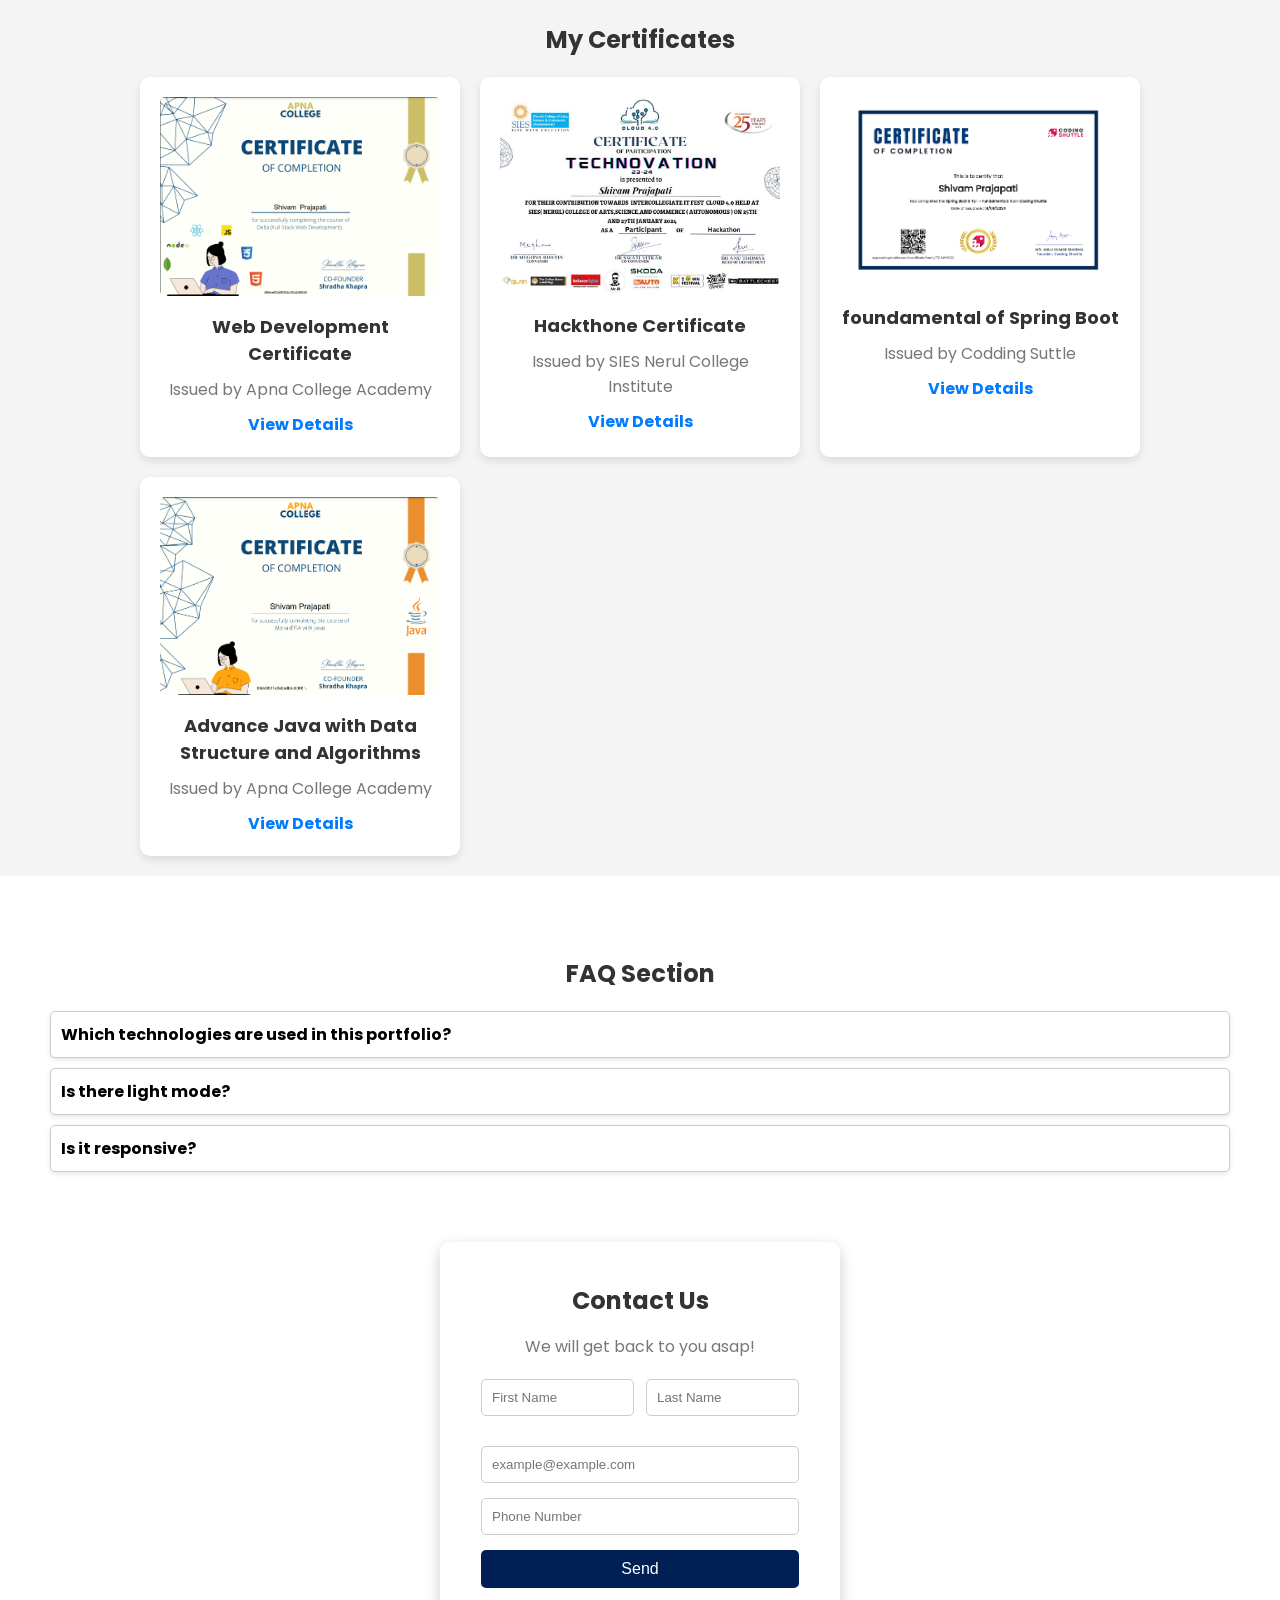
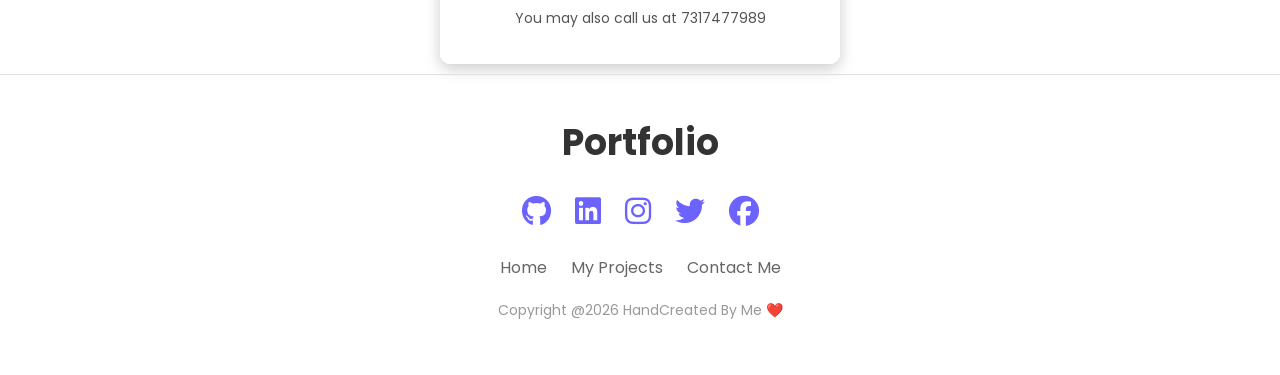
==== commit d1baed1e: "change copyright year" ====
--- a/index.html
+++ b/index.html
@@ -34,9 +34,6 @@
             <a href="#projects">Projects</a>
             <a href="#about">About</a>
             <a href="#contact">Contact</a>
-            <!-- <div class="theme-toggle" onclick="toggleTheme()">
-                <i class="fa-solid fa-moon" alt="Toggle Dark Mode" id="theme-icon"></i>
-            </div> -->
 
         </div>
         <div class="controls">
@@ -304,7 +301,7 @@
                 <a href="#projects">My Projects</a>
                 <a href="#">Contact Me</a>
             </nav>
-            <p class="footer-note">Copyright @2024 HandCreated By Me <a href="#">❤️</a></p>
+            <p class="footer-note">Copyright @2026 HandCreated By Me <a href="#">❤️</a></p>
         </div>
     </footer>
     <!--========================================== Footer Section End ======================================================== -->
